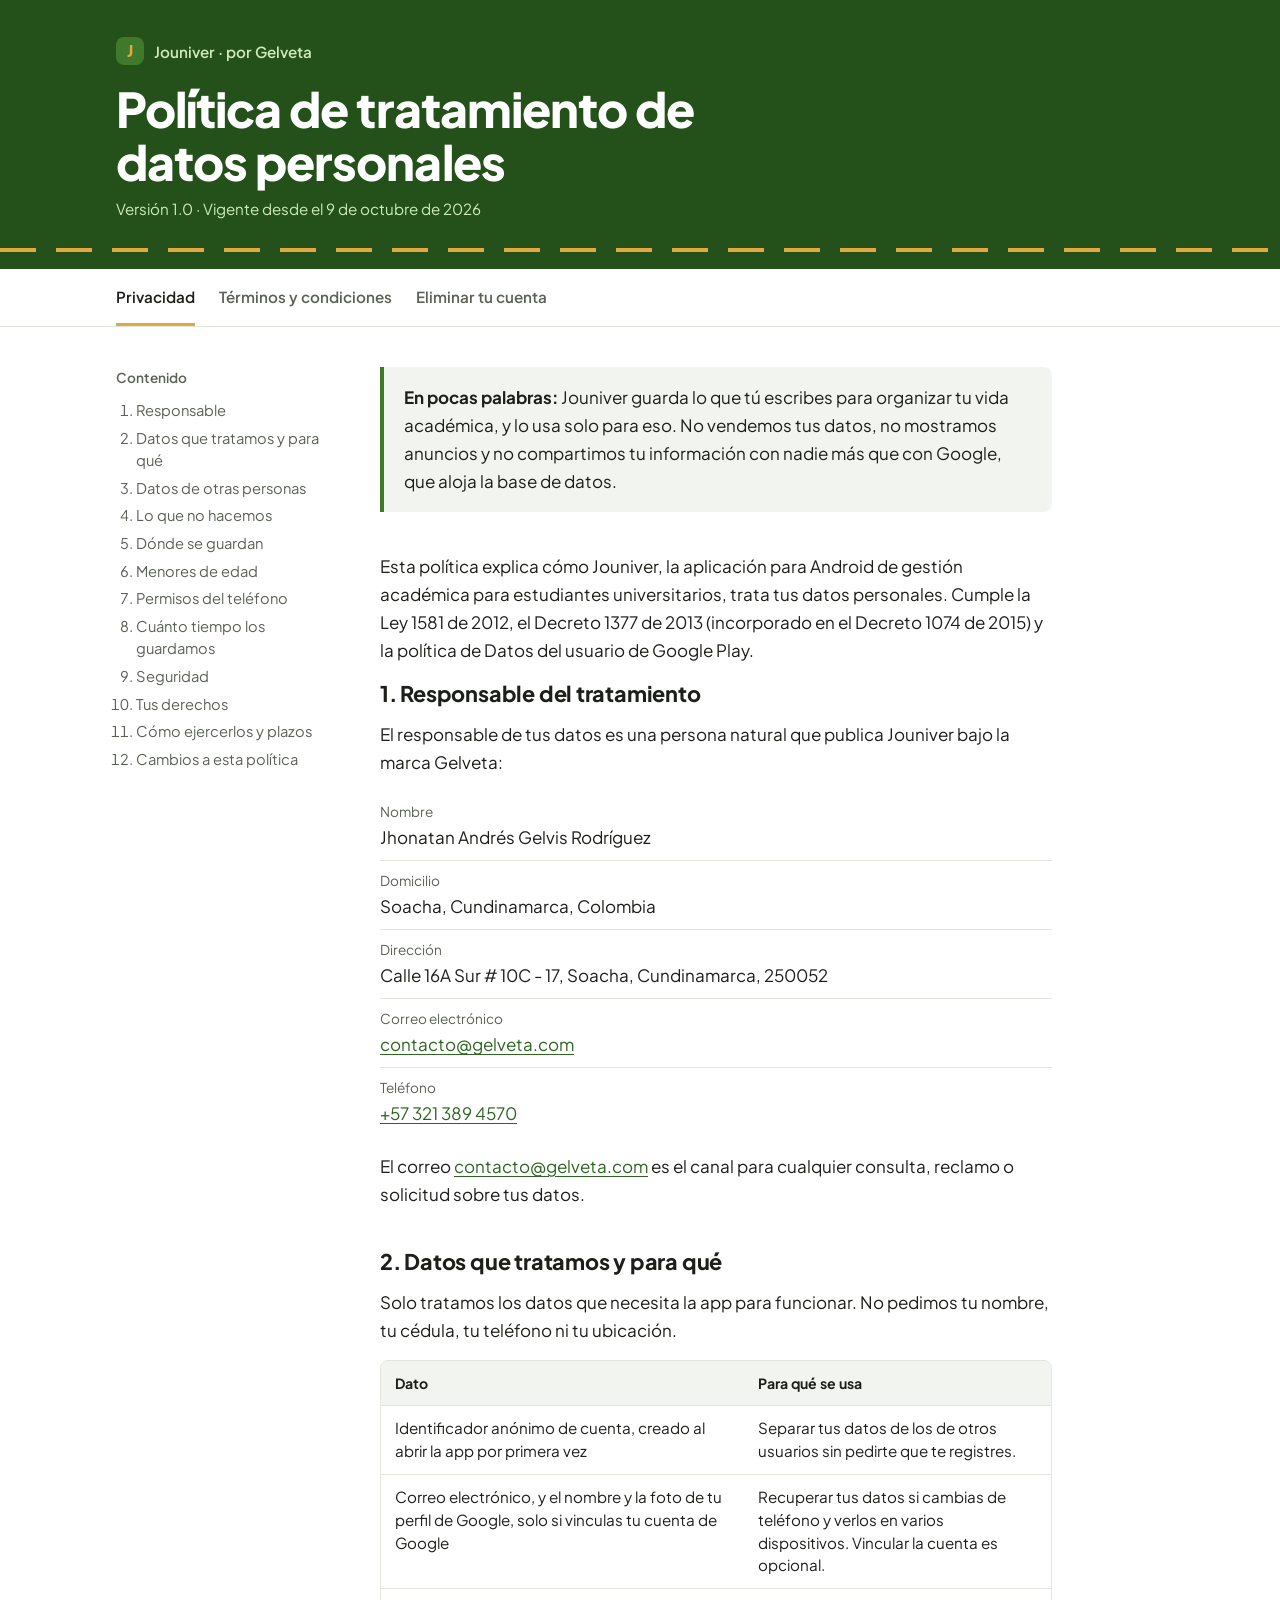
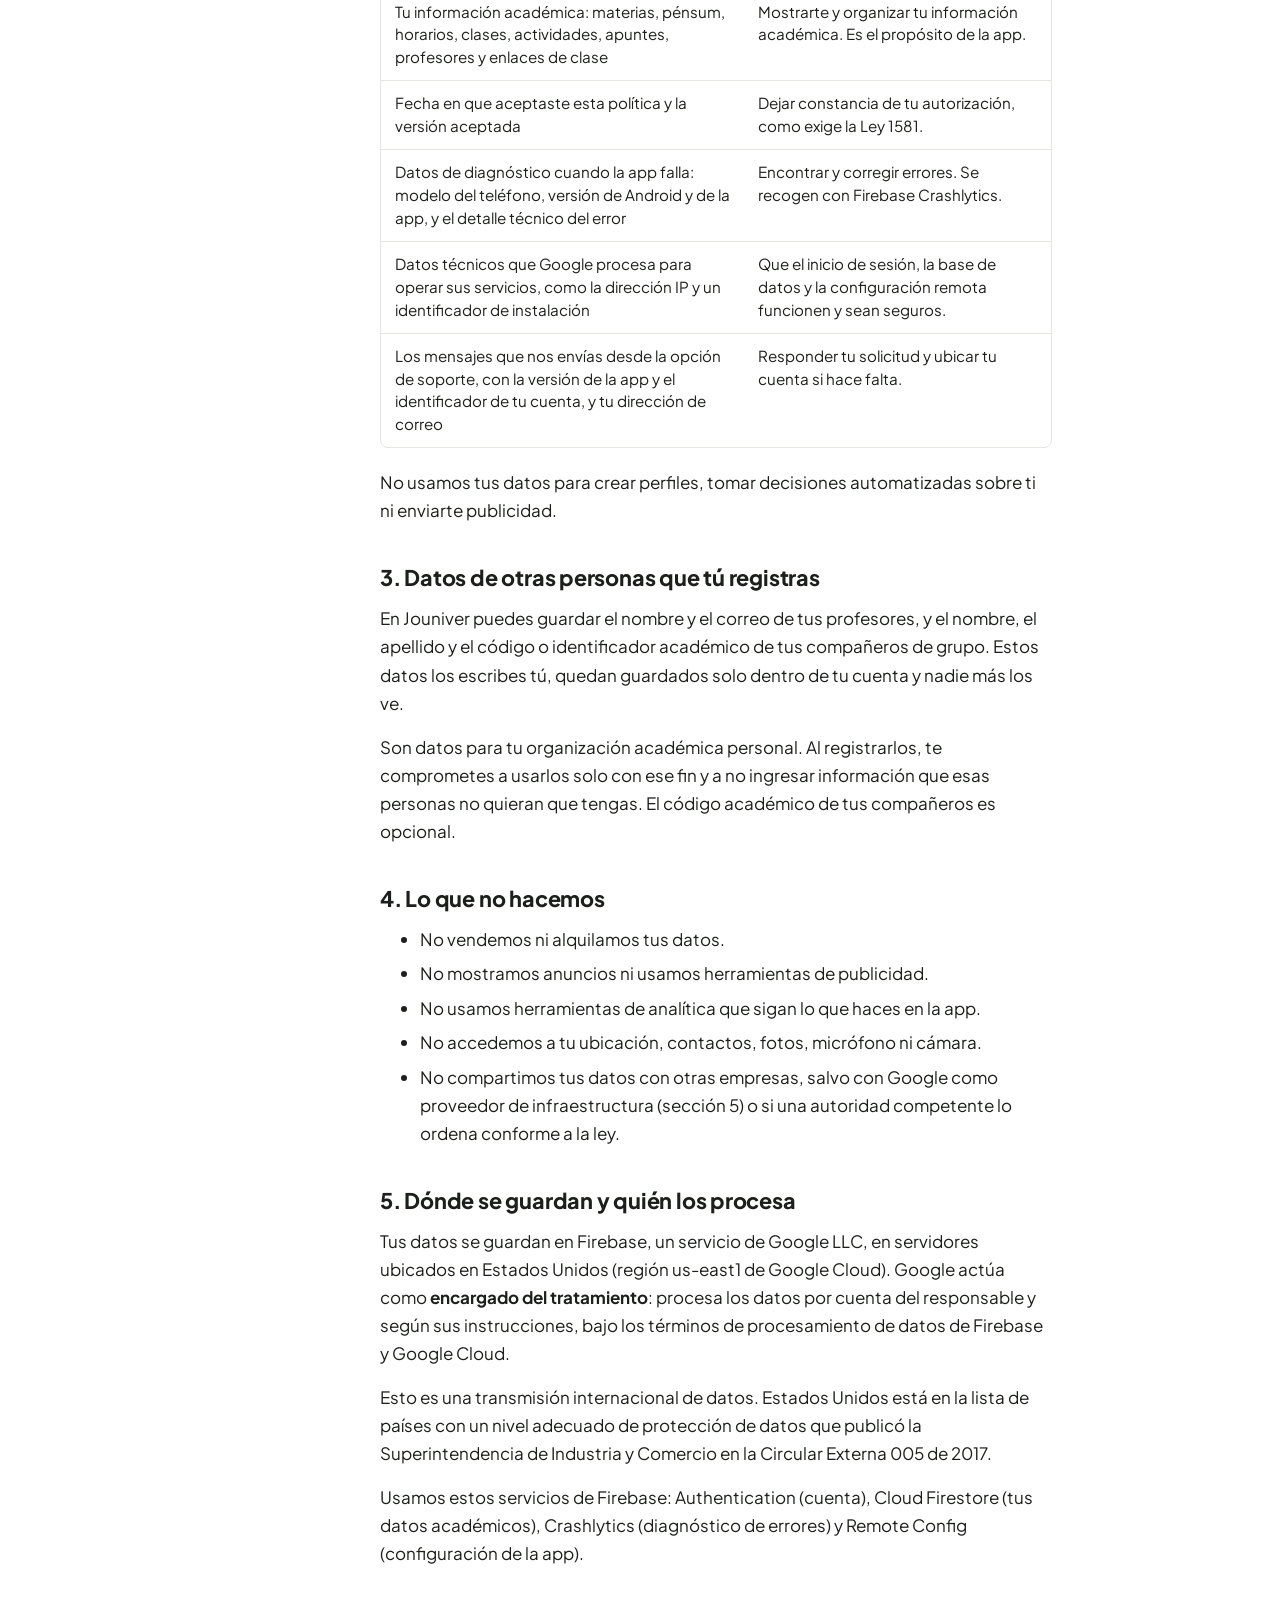
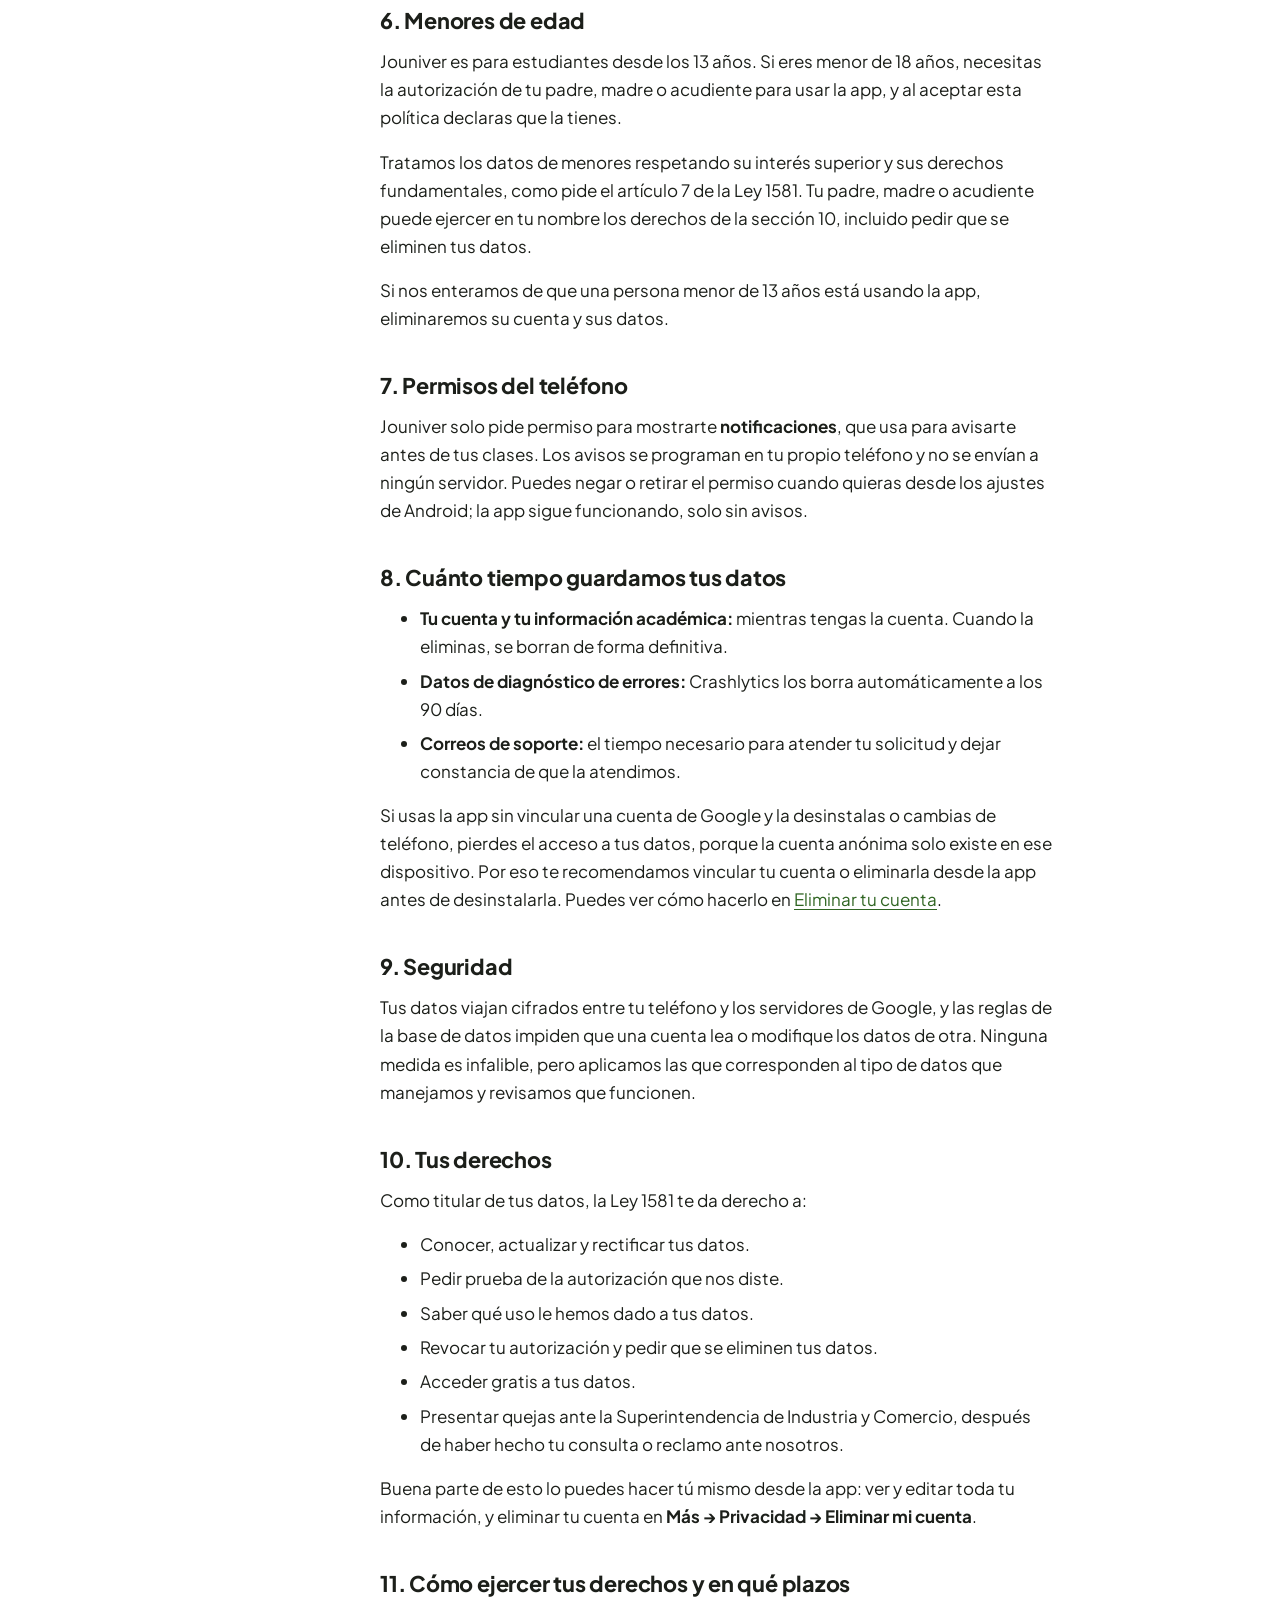
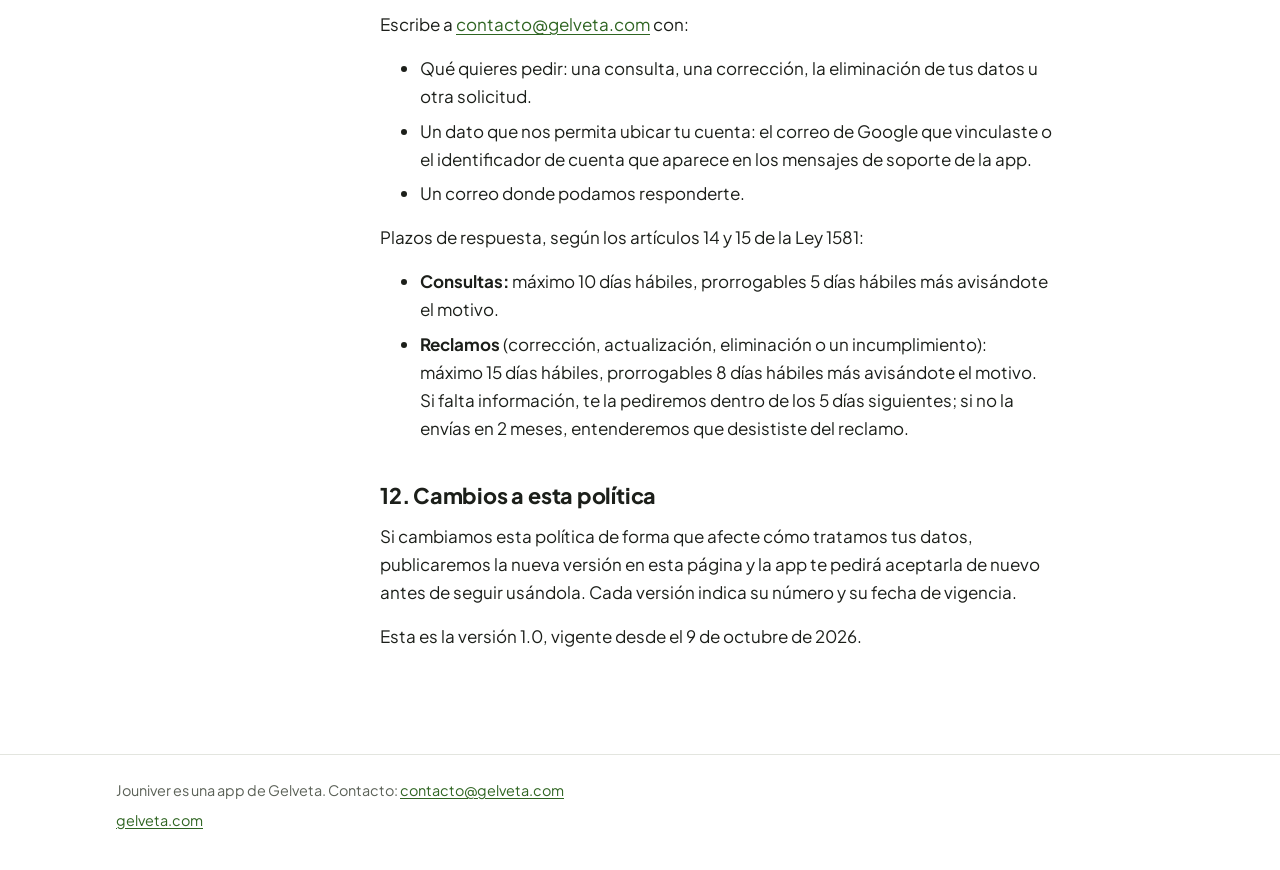
==== jouniver/privacidad/index.html @ abb71559 "paginas" ====
<!DOCTYPE html>
<html lang="es-CO">
<head>
  <meta charset="UTF-8">
  <meta name="viewport" content="width=device-width, initial-scale=1, viewport-fit=cover">
  <title>Política de tratamiento de datos personales · Jouniver</title>
  <meta name="description" content="Cómo Jouniver trata tus datos personales: qué recoge, para qué, dónde se guardan y cómo ejercer tus derechos según la Ley 1581 de 2012.">
  <link rel="preconnect" href="https://fonts.googleapis.com">
  <link rel="preconnect" href="https://fonts.gstatic.com" crossorigin>
  <link href="https://fonts.googleapis.com/css2?family=Plus+Jakarta+Sans:wght@400;600;700;800&display=swap" rel="stylesheet">
  <link rel="stylesheet" href="../legal.css">
</head>
<body>

<header class="cabecera">
  <div class="cabecera-interior">
    <a class="app" href="https://gelveta.com"><span class="app-marca" aria-hidden="true">J</span>Jouniver · por Gelveta</a>
    <h1>Política de tratamiento de datos personales</h1>
    <p class="vigencia">Versión 1.0 · Vigente desde el 9 de octubre de 2026</p>
  </div>
</header>

<nav class="paginas" aria-label="Documentos legales de Jouniver">
  <ul>
    <li><a href="../privacidad/" aria-current="page">Privacidad</a></li>
    <li><a href="../terminos/">Términos y condiciones</a></li>
    <li><a href="../eliminar-cuenta/">Eliminar tu cuenta</a></li>
  </ul>
</nav>

<main class="cuerpo con-indice">
  <aside class="indice" aria-label="Contenido">
    <h2>Contenido</h2>
    <ol>
      <li><a href="#responsable">Responsable</a></li>
      <li><a href="#datos">Datos que tratamos y para qué</a></li>
      <li><a href="#terceros">Datos de otras personas</a></li>
      <li><a href="#no-hacemos">Lo que no hacemos</a></li>
      <li><a href="#donde">Dónde se guardan</a></li>
      <li><a href="#menores">Menores de edad</a></li>
      <li><a href="#permisos">Permisos del teléfono</a></li>
      <li><a href="#conservacion">Cuánto tiempo los guardamos</a></li>
      <li><a href="#seguridad">Seguridad</a></li>
      <li><a href="#derechos">Tus derechos</a></li>
      <li><a href="#ejercer">Cómo ejercerlos y plazos</a></li>
      <li><a href="#cambios">Cambios a esta política</a></li>
    </ol>
  </aside>

  <article>
    <div class="resumen">
      <p><strong>En pocas palabras:</strong> Jouniver guarda lo que tú escribes para organizar tu vida académica, y lo usa solo para eso. No vendemos tus datos, no mostramos anuncios y no compartimos tu información con nadie más que con Google, que aloja la base de datos.</p>
    </div>

    <p>Esta política explica cómo Jouniver, la aplicación para Android de gestión académica para estudiantes universitarios, trata tus datos personales. Cumple la Ley 1581 de 2012, el Decreto 1377 de 2013 (incorporado en el Decreto 1074 de 2015) y la política de Datos del usuario de Google Play.</p>

    <section id="responsable">
      <h2>1. Responsable del tratamiento</h2>
      <p>El responsable de tus datos es una persona natural que publica Jouniver bajo la marca Gelveta:</p>
      <ul class="ficha">
        <li><span>Nombre</span>Jhonatan Andrés Gelvis Rodríguez</li>
        <li><span>Domicilio</span>Soacha, Cundinamarca, Colombia</li>
        <li><span>Dirección</span>Calle 16A Sur # 10C - 17, Soacha, Cundinamarca, 250052</li>
        <li><span>Correo electrónico</span><a href="mailto:contacto@gelveta.com">contacto@gelveta.com</a></li>
        <li><span>Teléfono</span><a href="tel:+573213894570">+57 321 389 4570</a></li>
      </ul>
      <p>El correo <a href="mailto:contacto@gelveta.com">contacto@gelveta.com</a> es el canal para cualquier consulta, reclamo o solicitud sobre tus datos.</p>
    </section>

    <section id="datos">
      <h2>2. Datos que tratamos y para qué</h2>
      <p>Solo tratamos los datos que necesita la app para funcionar. No pedimos tu nombre, tu cédula, tu teléfono ni tu ubicación.</p>
      <div class="tabla">
        <table>
          <thead>
            <tr><th scope="col">Dato</th><th scope="col">Para qué se usa</th></tr>
          </thead>
          <tbody>
            <tr><td>Identificador anónimo de cuenta, creado al abrir la app por primera vez</td><td>Separar tus datos de los de otros usuarios sin pedirte que te registres.</td></tr>
            <tr><td>Correo electrónico, y el nombre y la foto de tu perfil de Google, solo si vinculas tu cuenta de Google</td><td>Recuperar tus datos si cambias de teléfono y verlos en varios dispositivos. Vincular la cuenta es opcional.</td></tr>
            <tr><td>Tu información académica: materias, pénsum, horarios, clases, actividades, apuntes, profesores y enlaces de clase</td><td>Mostrarte y organizar tu información académica. Es el propósito de la app.</td></tr>
            <tr><td>Fecha en que aceptaste esta política y la versión aceptada</td><td>Dejar constancia de tu autorización, como exige la Ley 1581.</td></tr>
            <tr><td>Datos de diagnóstico cuando la app falla: modelo del teléfono, versión de Android y de la app, y el detalle técnico del error</td><td>Encontrar y corregir errores. Se recogen con Firebase Crashlytics.</td></tr>
            <tr><td>Datos técnicos que Google procesa para operar sus servicios, como la dirección IP y un identificador de instalación</td><td>Que el inicio de sesión, la base de datos y la configuración remota funcionen y sean seguros.</td></tr>
            <tr><td>Los mensajes que nos envías desde la opción de soporte, con la versión de la app y el identificador de tu cuenta, y tu dirección de correo</td><td>Responder tu solicitud y ubicar tu cuenta si hace falta.</td></tr>
          </tbody>
        </table>
      </div>
      <p>No usamos tus datos para crear perfiles, tomar decisiones automatizadas sobre ti ni enviarte publicidad.</p>
    </section>

    <section id="terceros">
      <h2>3. Datos de otras personas que tú registras</h2>
      <p>En Jouniver puedes guardar el nombre y el correo de tus profesores, y el nombre, el apellido y el código o identificador académico de tus compañeros de grupo. Estos datos los escribes tú, quedan guardados solo dentro de tu cuenta y nadie más los ve.</p>
      <p>Son datos para tu organización académica personal. Al registrarlos, te comprometes a usarlos solo con ese fin y a no ingresar información que esas personas no quieran que tengas. El código académico de tus compañeros es opcional.</p>
    </section>

    <section id="no-hacemos">
      <h2>4. Lo que no hacemos</h2>
      <ul>
        <li>No vendemos ni alquilamos tus datos.</li>
        <li>No mostramos anuncios ni usamos herramientas de publicidad.</li>
        <li>No usamos herramientas de analítica que sigan lo que haces en la app.</li>
        <li>No accedemos a tu ubicación, contactos, fotos, micrófono ni cámara.</li>
        <li>No compartimos tus datos con otras empresas, salvo con Google como proveedor de infraestructura (sección 5) o si una autoridad competente lo ordena conforme a la ley.</li>
      </ul>
    </section>

    <section id="donde">
      <h2>5. Dónde se guardan y quién los procesa</h2>
      <p>Tus datos se guardan en Firebase, un servicio de Google LLC, en servidores ubicados en Estados Unidos (región us-east1 de Google Cloud). Google actúa como <strong>encargado del tratamiento</strong>: procesa los datos por cuenta del responsable y según sus instrucciones, bajo los términos de procesamiento de datos de Firebase y Google Cloud.</p>
      <p>Esto es una transmisión internacional de datos. Estados Unidos está en la lista de países con un nivel adecuado de protección de datos que publicó la Superintendencia de Industria y Comercio en la Circular Externa 005 de 2017.</p>
      <p>Usamos estos servicios de Firebase: Authentication (cuenta), Cloud Firestore (tus datos académicos), Crashlytics (diagnóstico de errores) y Remote Config (configuración de la app).</p>
    </section>

    <section id="menores">
      <h2>6. Menores de edad</h2>
      <p>Jouniver es para estudiantes desde los 13 años. Si eres menor de 18 años, necesitas la autorización de tu padre, madre o acudiente para usar la app, y al aceptar esta política declaras que la tienes.</p>
      <p>Tratamos los datos de menores respetando su interés superior y sus derechos fundamentales, como pide el artículo 7 de la Ley 1581. Tu padre, madre o acudiente puede ejercer en tu nombre los derechos de la sección 10, incluido pedir que se eliminen tus datos.</p>
      <p>Si nos enteramos de que una persona menor de 13 años está usando la app, eliminaremos su cuenta y sus datos.</p>
    </section>

    <section id="permisos">
      <h2>7. Permisos del teléfono</h2>
      <p>Jouniver solo pide permiso para mostrarte <strong>notificaciones</strong>, que usa para avisarte antes de tus clases. Los avisos se programan en tu propio teléfono y no se envían a ningún servidor. Puedes negar o retirar el permiso cuando quieras desde los ajustes de Android; la app sigue funcionando, solo sin avisos.</p>
    </section>

    <section id="conservacion">
      <h2>8. Cuánto tiempo guardamos tus datos</h2>
      <ul>
        <li><strong>Tu cuenta y tu información académica:</strong> mientras tengas la cuenta. Cuando la eliminas, se borran de forma definitiva.</li>
        <li><strong>Datos de diagnóstico de errores:</strong> Crashlytics los borra automáticamente a los 90 días.</li>
        <li><strong>Correos de soporte:</strong> el tiempo necesario para atender tu solicitud y dejar constancia de que la atendimos.</li>
      </ul>
      <p>Si usas la app sin vincular una cuenta de Google y la desinstalas o cambias de teléfono, pierdes el acceso a tus datos, porque la cuenta anónima solo existe en ese dispositivo. Por eso te recomendamos vincular tu cuenta o eliminarla desde la app antes de desinstalarla. Puedes ver cómo hacerlo en <a href="../eliminar-cuenta/">Eliminar tu cuenta</a>.</p>
    </section>

    <section id="seguridad">
      <h2>9. Seguridad</h2>
      <p>Tus datos viajan cifrados entre tu teléfono y los servidores de Google, y las reglas de la base de datos impiden que una cuenta lea o modifique los datos de otra. Ninguna medida es infalible, pero aplicamos las que corresponden al tipo de datos que manejamos y revisamos que funcionen.</p>
    </section>

    <section id="derechos">
      <h2>10. Tus derechos</h2>
      <p>Como titular de tus datos, la Ley 1581 te da derecho a:</p>
      <ul>
        <li>Conocer, actualizar y rectificar tus datos.</li>
        <li>Pedir prueba de la autorización que nos diste.</li>
        <li>Saber qué uso le hemos dado a tus datos.</li>
        <li>Revocar tu autorización y pedir que se eliminen tus datos.</li>
        <li>Acceder gratis a tus datos.</li>
        <li>Presentar quejas ante la Superintendencia de Industria y Comercio, después de haber hecho tu consulta o reclamo ante nosotros.</li>
      </ul>
      <p>Buena parte de esto lo puedes hacer tú mismo desde la app: ver y editar toda tu información, y eliminar tu cuenta en <strong>Más → Privacidad → Eliminar mi cuenta</strong>.</p>
    </section>

    <section id="ejercer">
      <h2>11. Cómo ejercer tus derechos y en qué plazos</h2>
      <p>Escribe a <a href="mailto:contacto@gelveta.com">contacto@gelveta.com</a> con:</p>
      <ul>
        <li>Qué quieres pedir: una consulta, una corrección, la eliminación de tus datos u otra solicitud.</li>
        <li>Un dato que nos permita ubicar tu cuenta: el correo de Google que vinculaste o el identificador de cuenta que aparece en los mensajes de soporte de la app.</li>
        <li>Un correo donde podamos responderte.</li>
      </ul>
      <p>Plazos de respuesta, según los artículos 14 y 15 de la Ley 1581:</p>
      <ul>
        <li><strong>Consultas:</strong> máximo 10 días hábiles, prorrogables 5 días hábiles más avisándote el motivo.</li>
        <li><strong>Reclamos</strong> (corrección, actualización, eliminación o un incumplimiento): máximo 15 días hábiles, prorrogables 8 días hábiles más avisándote el motivo. Si falta información, te la pediremos dentro de los 5 días siguientes; si no la envías en 2 meses, entenderemos que desististe del reclamo.</li>
      </ul>
    </section>

    <section id="cambios">
      <h2>12. Cambios a esta política</h2>
      <p>Si cambiamos esta política de forma que afecte cómo tratamos tus datos, publicaremos la nueva versión en esta página y la app te pedirá aceptarla de nuevo antes de seguir usándola. Cada versión indica su número y su fecha de vigencia.</p>
      <p>Esta es la versión 1.0, vigente desde el 9 de octubre de 2026.</p>
    </section>
  </article>
</main>

<footer class="pie">
  <div>
    <p>Jouniver es una app de Gelveta. Contacto: <a href="mailto:contacto@gelveta.com">contacto@gelveta.com</a></p>
    <p><a href="https://gelveta.com">gelveta.com</a></p>
  </div>
</footer>

</body>
</html>
---- jouniver/legal.css ----
/* Páginas legales de Jouniver — gelveta.com/jouniver/
   Colores del tema de Jouniver (claude_tema-jouniver.md). */
:root {
  --forest: #3F7A2C;
  --forest-deep: #24501A;
  --gold: #E0A83E;
  --gold-text: #7A5410;
  --bg: #FFFFFF;
  --text: #1C1F1A;
  --muted: #5B6157;
  --rule: #E3E5DF;
  --soft: #F2F5EF;
  --link: #2F6522;
  --header-text: #FFFFFF;
  box-sizing: border-box;
  padding-top: env(safe-area-inset-top, 0px);
  padding-bottom: env(safe-area-inset-bottom, 0px);
}
@media (prefers-color-scheme: dark) {
  :root {
    --bg: #121410;
    --text: #E3E3DC;
    --muted: #A5AB9F;
    --rule: #2C3029;
    --soft: #1A1D17;
    --link: #8FCB6B;
    --gold-text: #E0A83E;
  }
}
*, *::before, *::after { box-sizing: inherit; }
html { scroll-padding-top: 1.5rem; -webkit-text-size-adjust: 100%; }
body {
  margin: 0;
  background: var(--bg);
  color: var(--text);
  font-family: "Plus Jakarta Sans", system-ui, -apple-system, "Segoe UI", Roboto, sans-serif;
  font-size: 1.0625rem;
  line-height: 1.65;
}

/* Cabecera: el bosque con la veta dorada, como el icono */
.cabecera {
  background: var(--forest-deep);
  color: var(--header-text);
  position: relative;
  padding: 2.25rem 0 3rem;
}
.cabecera::after {
  content: "";
  position: absolute;
  left: 0; right: 0; bottom: 1.1rem;
  height: 4px;
  background: repeating-linear-gradient(90deg, var(--gold) 0 2.25rem, transparent 2.25rem 3.5rem);
}
.cabecera-interior { max-width: 68rem; margin: 0 auto; padding: 0 1.25rem; }
.app {
  display: inline-flex; align-items: center; gap: .6rem;
  color: #CDEBB8; text-decoration: none; font-weight: 600; font-size: .95rem;
}
.app:hover { color: #FFFFFF; }
.app-marca {
  width: 1.75rem; height: 1.75rem; border-radius: .5rem;
  background: var(--forest); display: grid; place-items: center;
  color: var(--gold); font-weight: 800; font-size: 1rem;
}
.cabecera h1 {
  margin: 1.1rem 0 .5rem;
  font-size: clamp(2rem, 5vw, 3rem);
  line-height: 1.1; font-weight: 800; letter-spacing: -0.02em;
  max-width: 20ch;
}
.vigencia { margin: 0; color: #CDEBB8; font-size: .95rem; }

/* Navegación entre las tres páginas */
.paginas {
  border-bottom: 1px solid var(--rule);
  overflow-x: auto;
}
.paginas ul {
  display: flex; gap: 1.5rem; list-style: none;
  margin: 0 auto; padding: 0 1.25rem; max-width: 68rem;
}
.paginas a {
  display: block; padding: .9rem 0; white-space: nowrap;
  color: var(--muted); text-decoration: none; font-size: .95rem; font-weight: 600;
  border-bottom: 3px solid transparent;
}
.paginas a:hover { color: var(--text); }
.paginas a[aria-current="page"] { color: var(--text); border-bottom-color: var(--gold); }

/* Cuerpo: índice a la izquierda en pantallas anchas */
.cuerpo {
  max-width: 68rem; margin: 0 auto; padding: 2.5rem 1.25rem 4rem;
  display: grid; gap: 2.5rem;
}
@media (min-width: 60rem) {
  .cuerpo.con-indice { grid-template-columns: 14rem minmax(0, 1fr); }
  .indice { position: sticky; top: 1.5rem; align-self: start; }
}
.indice h2 {
  font-size: .85rem; color: var(--muted); font-weight: 600; margin: 0 0 .6rem;
}
.indice ol { margin: 0; padding-left: 1.25rem; font-size: .92rem; line-height: 1.5; }
.indice li { margin-bottom: .35rem; color: var(--muted); }
.indice a { color: var(--muted); text-decoration: none; }
.indice a:hover { color: var(--link); text-decoration: underline; }

article { max-width: 42rem; }
.resumen {
  background: var(--soft); border-left: 4px solid var(--forest);
  padding: 1rem 1.25rem; border-radius: 0 .5rem .5rem 0; margin: 0 0 2.5rem;
}
.resumen p { margin: 0; }
article section { margin-bottom: 2.5rem; }
article h2 {
  font-size: 1.35rem; line-height: 1.3; font-weight: 750;
  margin: 0 0 .75rem; letter-spacing: -0.01em;
}
article h3 { font-size: 1.05rem; margin: 1.5rem 0 .5rem; }
article p, article ul, article ol { margin: 0 0 1rem; }
article li { margin-bottom: .4rem; }
a { color: var(--link); text-underline-offset: .15em; }
a:focus-visible, button:focus-visible {
  outline: 3px solid var(--gold); outline-offset: 2px; border-radius: 2px;
}
strong { font-weight: 700; }

.tabla { overflow-x: auto; margin: 0 0 1.25rem; border: 1px solid var(--rule); border-radius: .5rem; }
table { border-collapse: collapse; width: 100%; font-size: .95rem; line-height: 1.5; }
th, td { text-align: left; vertical-align: top; padding: .7rem .85rem; border-bottom: 1px solid var(--rule); }
th { background: var(--soft); font-weight: 700; font-size: .88rem; }
tr:last-child td { border-bottom: 0; }

.ficha { list-style: none; padding: 0; margin: 0 0 1rem; }
.ficha li { padding: .55rem 0; border-bottom: 1px solid var(--rule); margin: 0; }
.ficha li:last-child { border-bottom: 0; }
.ficha span { display: block; font-size: .85rem; color: var(--muted); }

.pasos { counter-reset: paso; list-style: none; padding: 0; }
.pasos li {
  counter-increment: paso; position: relative;
  padding: 0 0 1rem 2.75rem; margin: 0;
}
.pasos li::before {
  content: counter(paso);
  position: absolute; left: 0; top: .05rem;
  width: 1.85rem; height: 1.85rem; border-radius: 50%;
  background: var(--forest); color: #FFFFFF;
  display: grid; place-items: center; font-weight: 700; font-size: .9rem;
}
.boton {
  display: inline-block; background: var(--forest); color: #FFFFFF;
  text-decoration: none; font-weight: 700; padding: .75rem 1.25rem; border-radius: .6rem;
}
.boton:hover { background: var(--forest-deep); }
.nota { color: var(--muted); font-size: .95rem; }

.pie {
  border-top: 1px solid var(--rule); color: var(--muted); font-size: .9rem;
}
.pie div { max-width: 68rem; margin: 0 auto; padding: 1.5rem 1.25rem 2rem; }
.pie p { margin: 0 0 .35rem; }

@media print {
  .cabecera { background: none; color: #000; padding: 0 0 1rem; }
  .cabecera::after, .paginas, .indice { display: none; }
  .app, .vigencia { color: #000; }
  .cuerpo { display: block; padding: 0; }
}
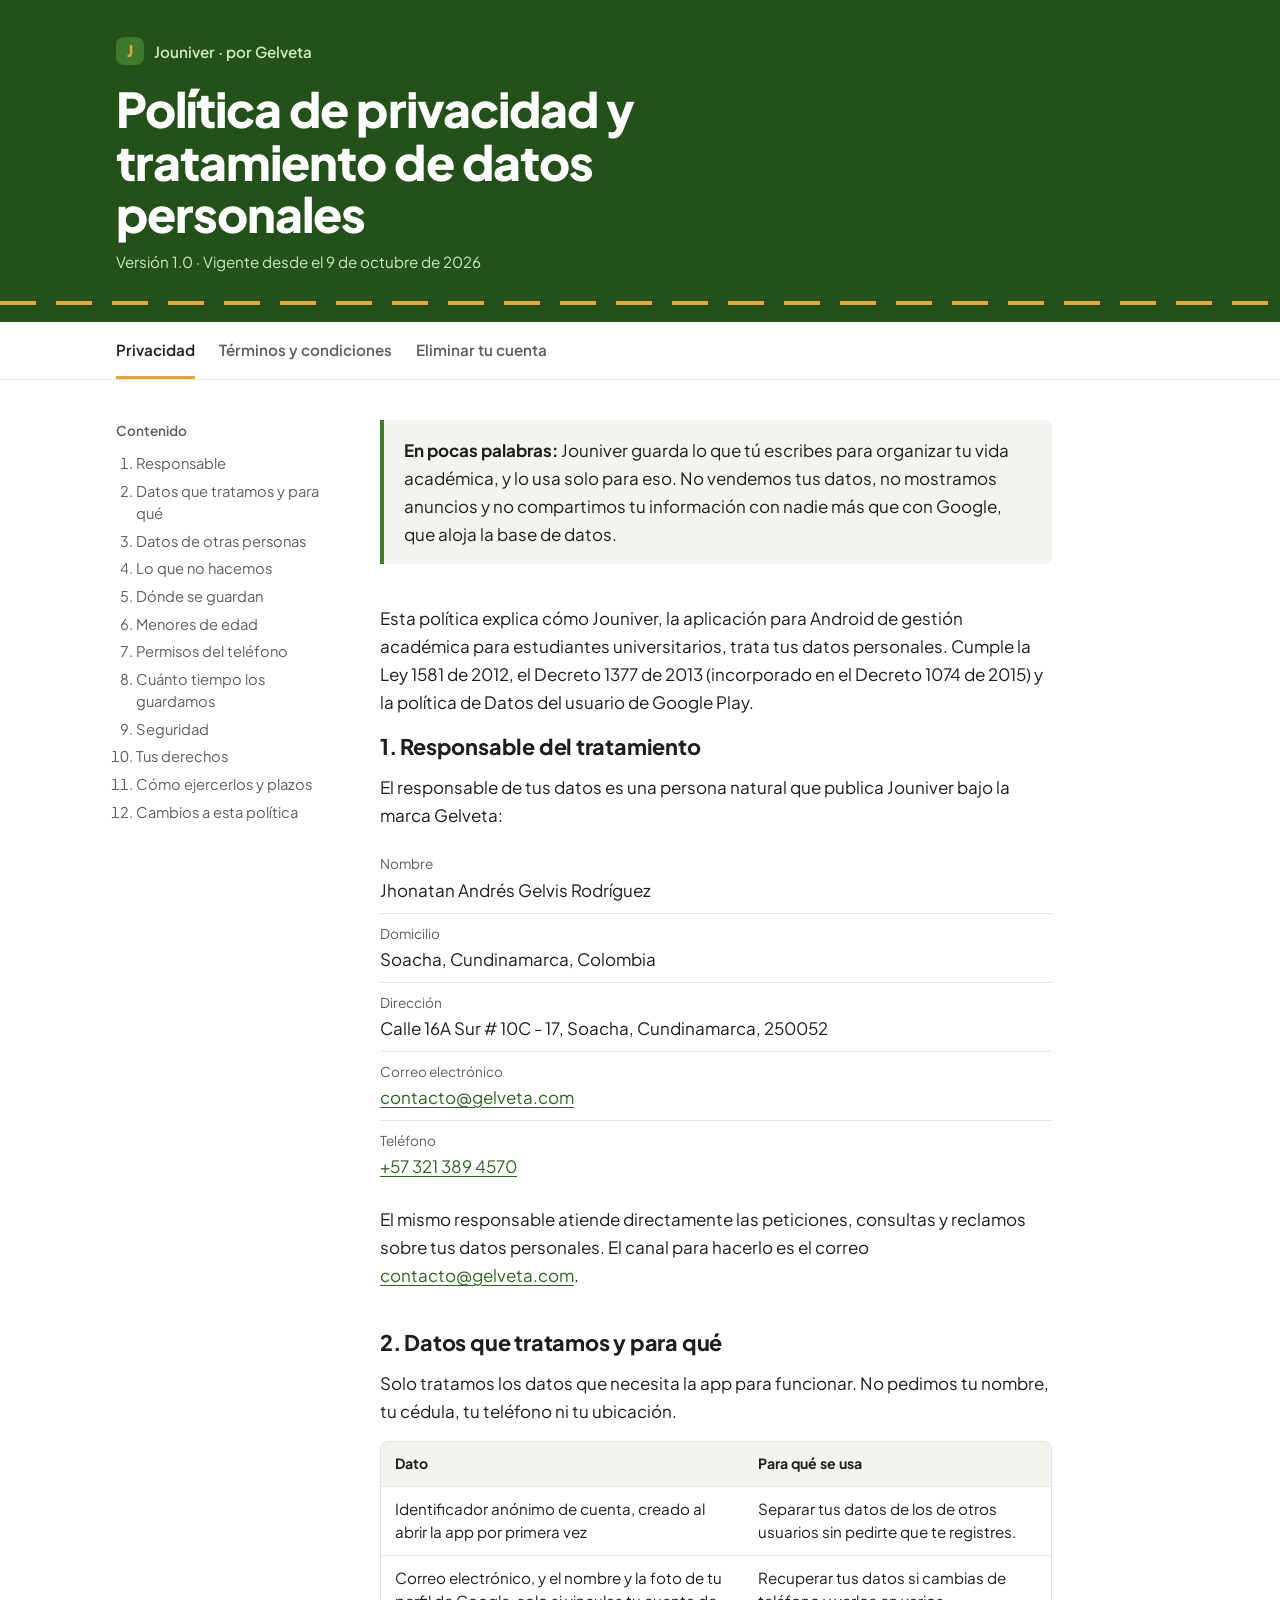
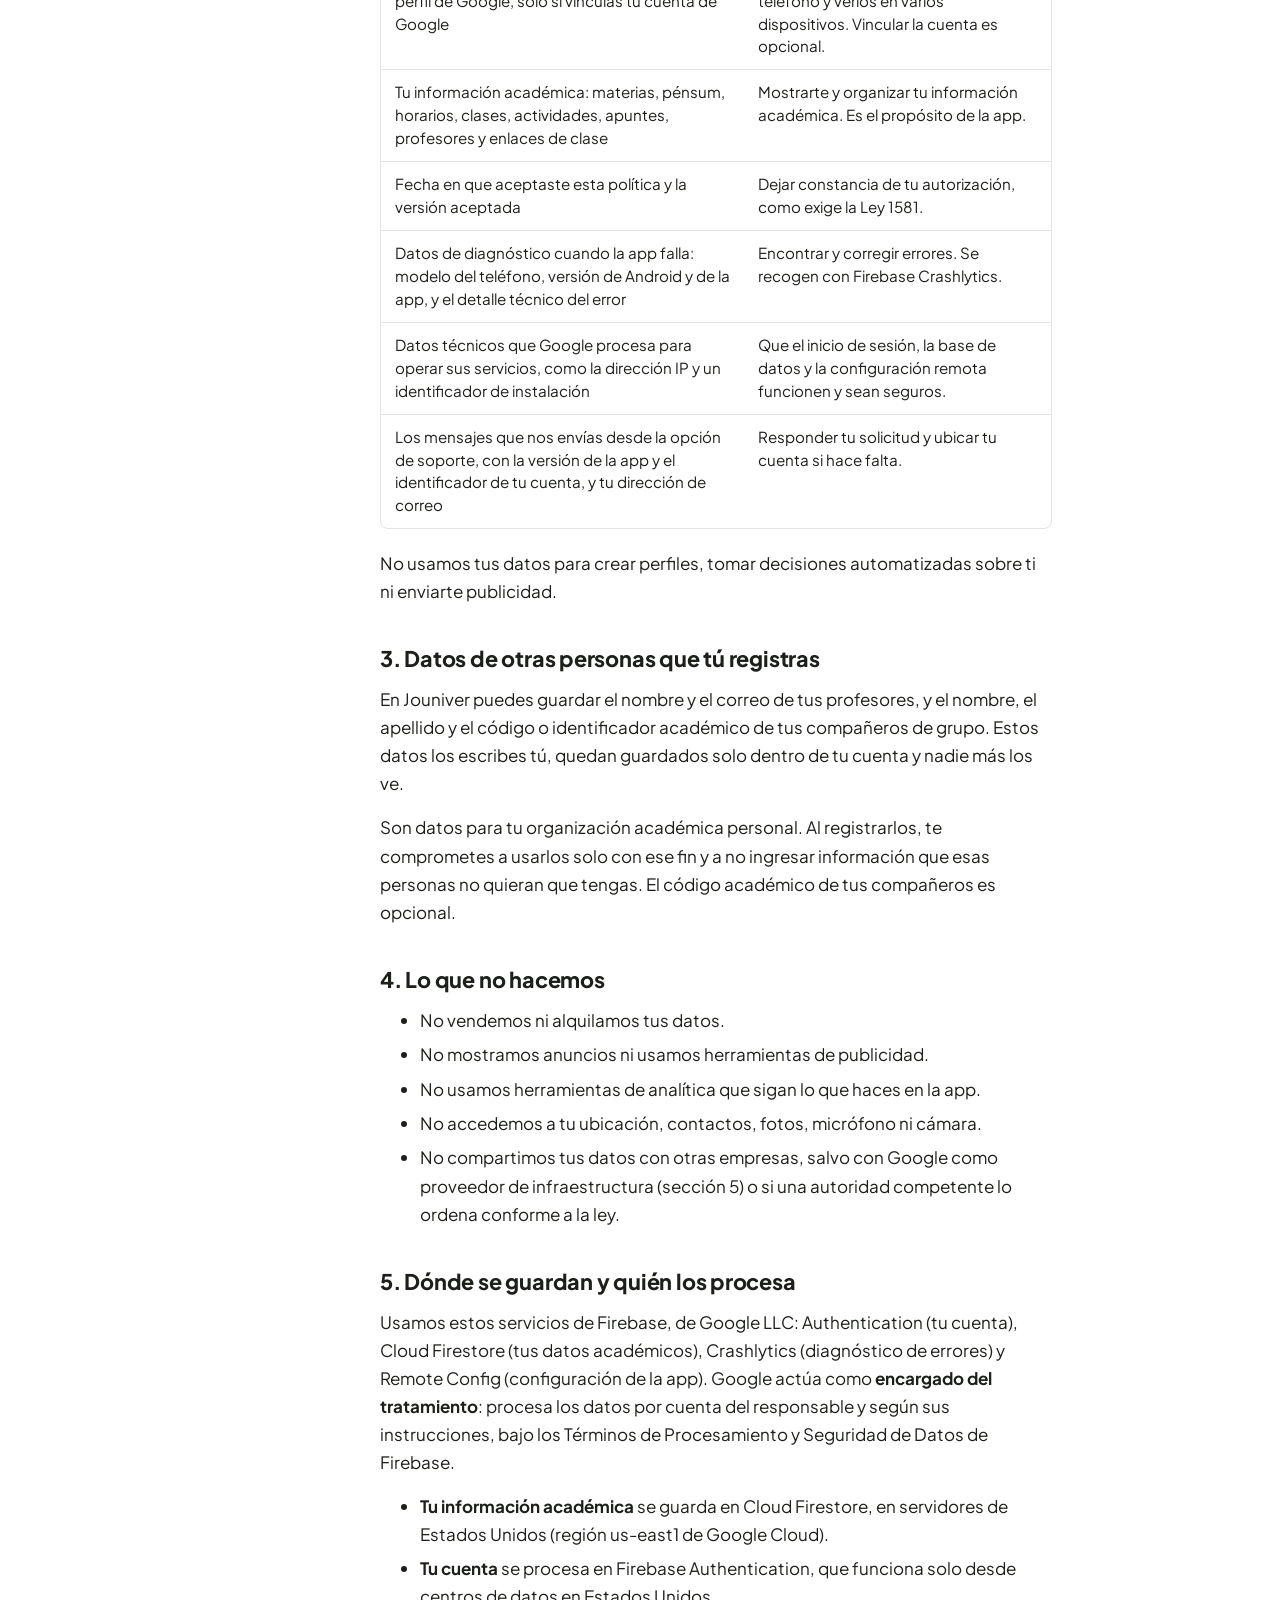
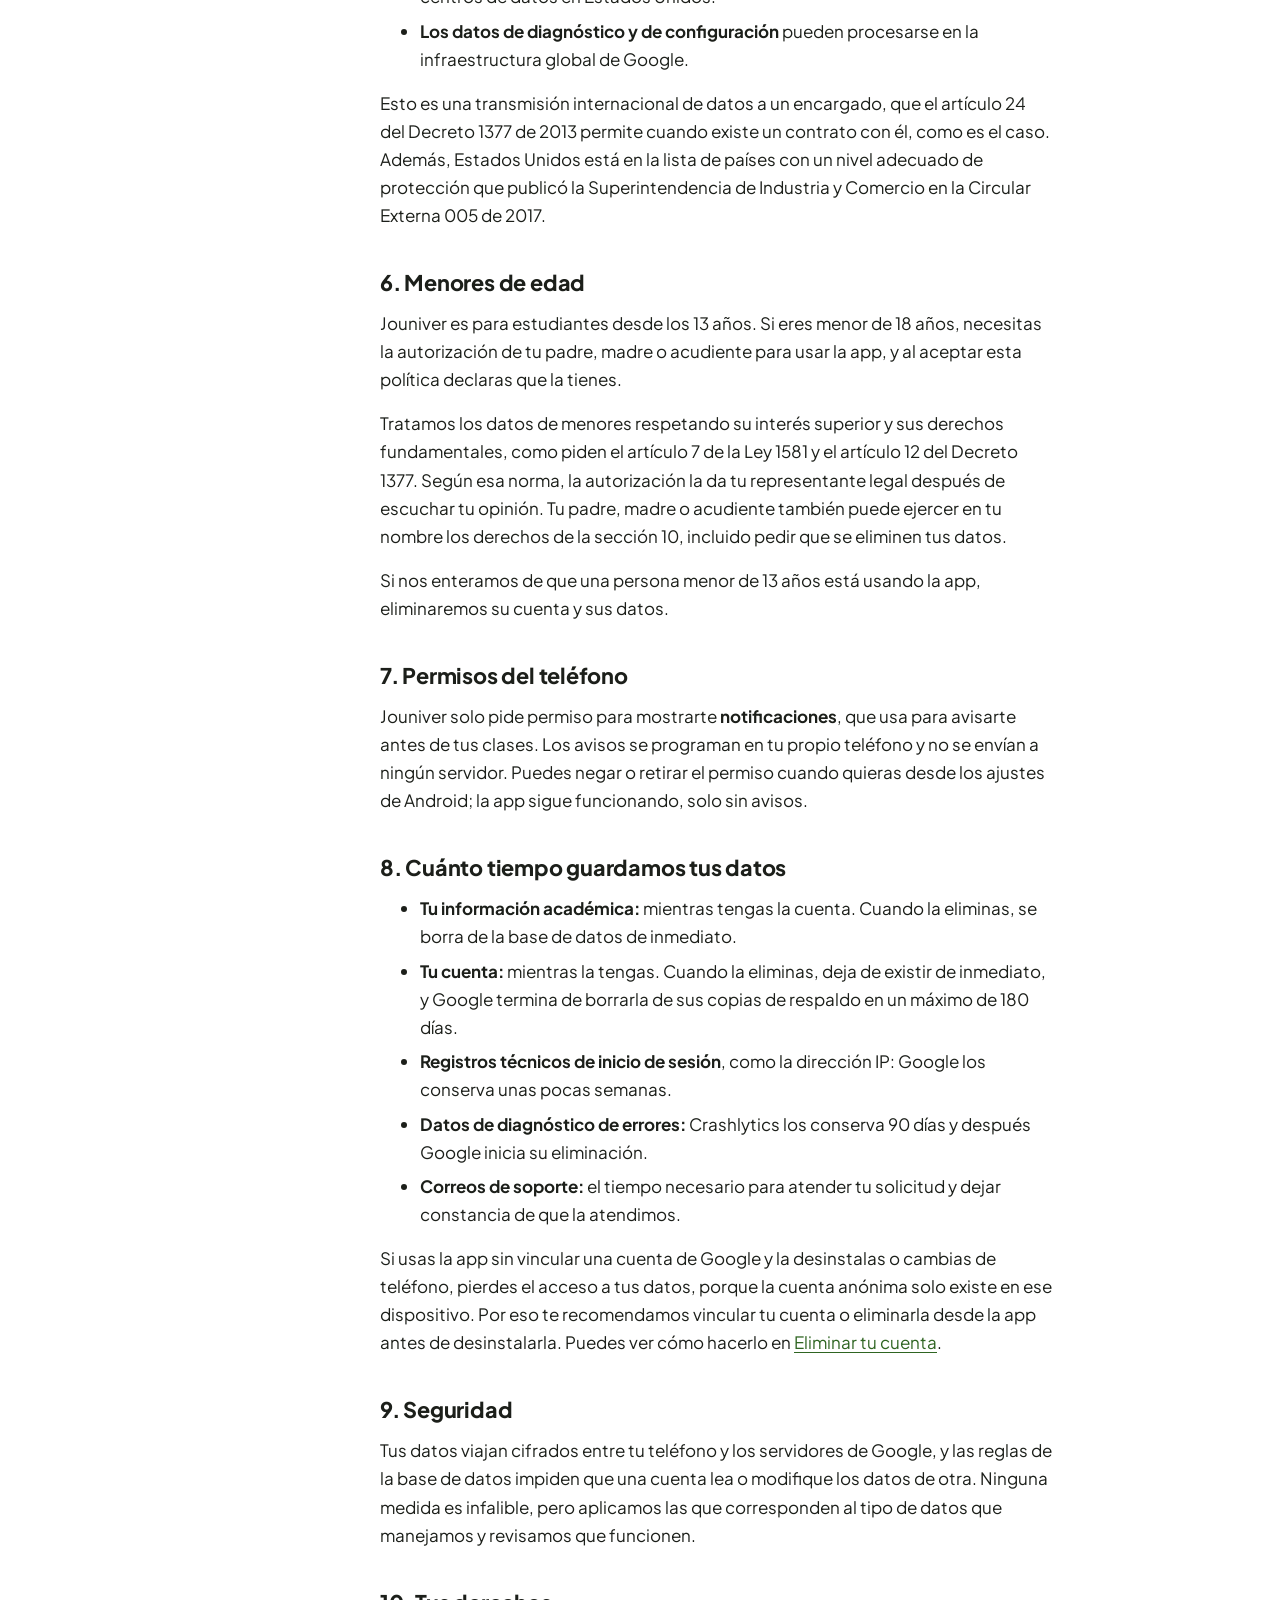
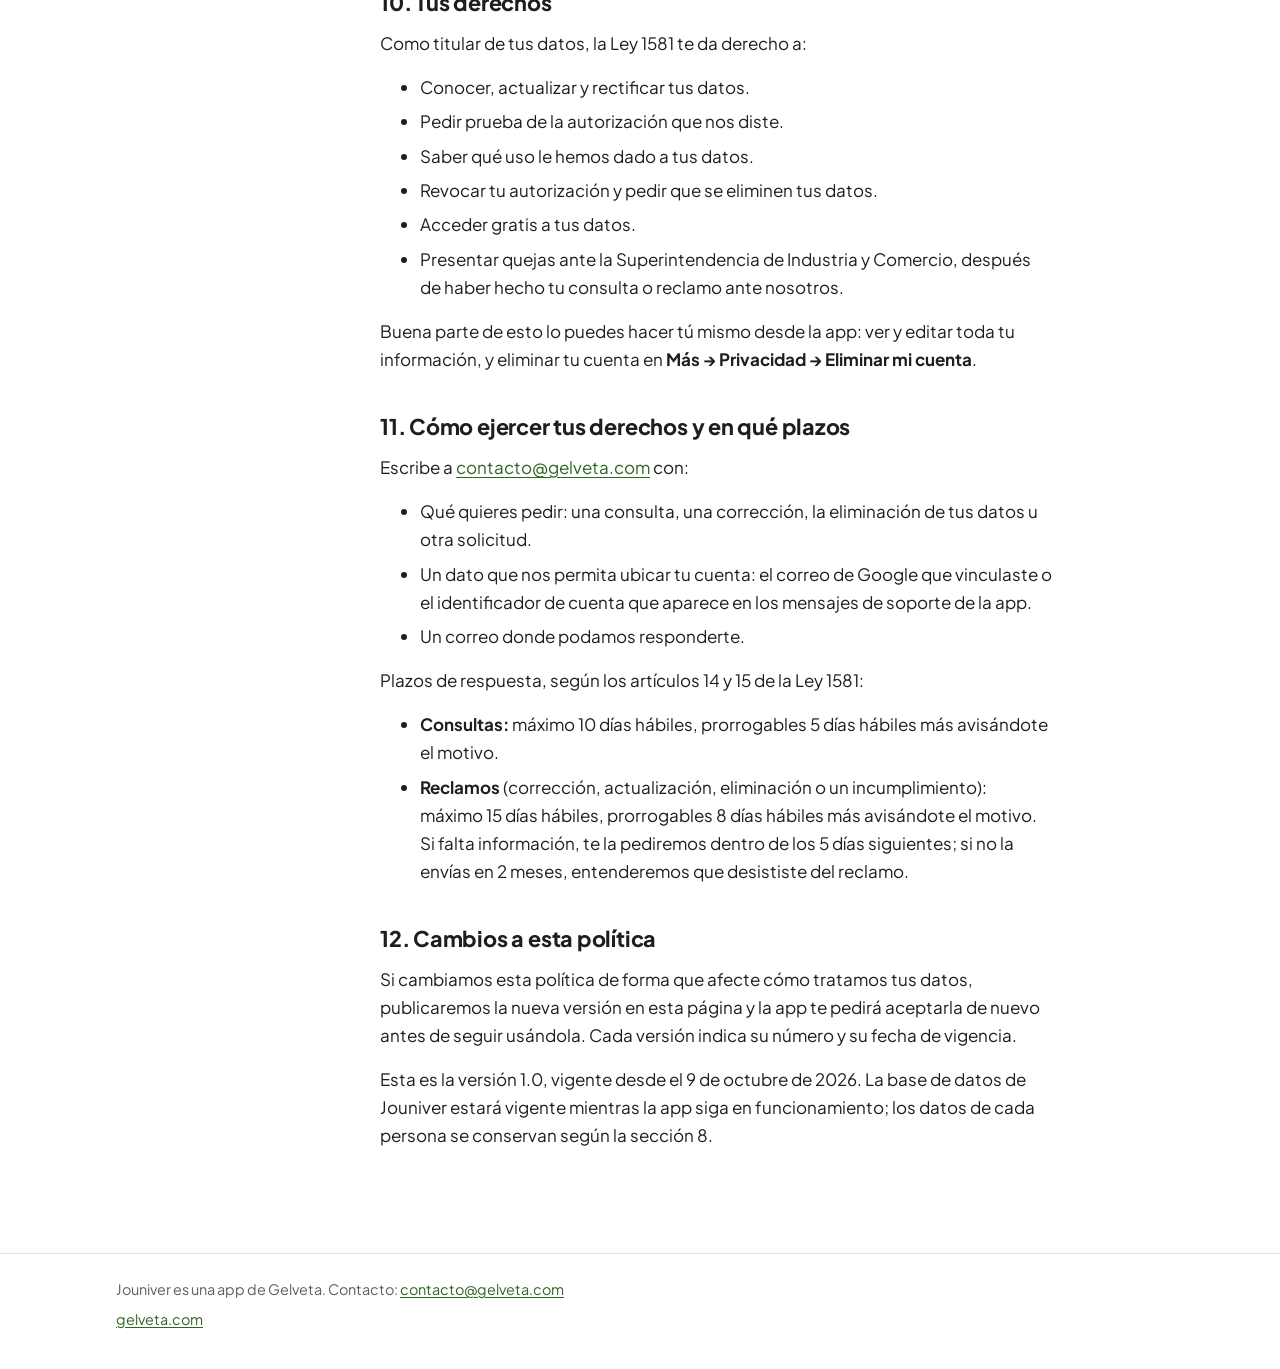
==== commit e5d4818c: "ajsute leyes" ====
--- a/jouniver/privacidad/index.html
+++ b/jouniver/privacidad/index.html
@@ -3,7 +3,7 @@
 <head>
   <meta charset="UTF-8">
   <meta name="viewport" content="width=device-width, initial-scale=1, viewport-fit=cover">
-  <title>Política de tratamiento de datos personales · Jouniver</title>
+  <title>Política de privacidad y tratamiento de datos personales · Jouniver</title>
   <meta name="description" content="Cómo Jouniver trata tus datos personales: qué recoge, para qué, dónde se guardan y cómo ejercer tus derechos según la Ley 1581 de 2012.">
   <link rel="preconnect" href="https://fonts.googleapis.com">
   <link rel="preconnect" href="https://fonts.gstatic.com" crossorigin>
@@ -15,7 +15,7 @@
 <header class="cabecera">
   <div class="cabecera-interior">
     <a class="app" href="https://gelveta.com"><span class="app-marca" aria-hidden="true">J</span>Jouniver · por Gelveta</a>
-    <h1>Política de tratamiento de datos personales</h1>
+    <h1>Política de privacidad y tratamiento de datos personales</h1>
     <p class="vigencia">Versión 1.0 · Vigente desde el 9 de octubre de 2026</p>
   </div>
 </header>
@@ -64,7 +64,7 @@
         <li><span>Correo electrónico</span><a href="mailto:contacto@gelveta.com">contacto@gelveta.com</a></li>
         <li><span>Teléfono</span><a href="tel:+573213894570">+57 321 389 4570</a></li>
       </ul>
-      <p>El correo <a href="mailto:contacto@gelveta.com">contacto@gelveta.com</a> es el canal para cualquier consulta, reclamo o solicitud sobre tus datos.</p>
+      <p>El mismo responsable atiende directamente las peticiones, consultas y reclamos sobre tus datos personales. El canal para hacerlo es el correo <a href="mailto:contacto@gelveta.com">contacto@gelveta.com</a>.</p>
     </section>
 
     <section id="datos">
@@ -108,15 +108,19 @@
 
     <section id="donde">
       <h2>5. Dónde se guardan y quién los procesa</h2>
-      <p>Tus datos se guardan en Firebase, un servicio de Google LLC, en servidores ubicados en Estados Unidos (región us-east1 de Google Cloud). Google actúa como <strong>encargado del tratamiento</strong>: procesa los datos por cuenta del responsable y según sus instrucciones, bajo los términos de procesamiento de datos de Firebase y Google Cloud.</p>
-      <p>Esto es una transmisión internacional de datos. Estados Unidos está en la lista de países con un nivel adecuado de protección de datos que publicó la Superintendencia de Industria y Comercio en la Circular Externa 005 de 2017.</p>
-      <p>Usamos estos servicios de Firebase: Authentication (cuenta), Cloud Firestore (tus datos académicos), Crashlytics (diagnóstico de errores) y Remote Config (configuración de la app).</p>
+      <p>Usamos estos servicios de Firebase, de Google LLC: Authentication (tu cuenta), Cloud Firestore (tus datos académicos), Crashlytics (diagnóstico de errores) y Remote Config (configuración de la app). Google actúa como <strong>encargado del tratamiento</strong>: procesa los datos por cuenta del responsable y según sus instrucciones, bajo los Términos de Procesamiento y Seguridad de Datos de Firebase.</p>
+      <ul>
+        <li><strong>Tu información académica</strong> se guarda en Cloud Firestore, en servidores de Estados Unidos (región us-east1 de Google Cloud).</li>
+        <li><strong>Tu cuenta</strong> se procesa en Firebase Authentication, que funciona solo desde centros de datos en Estados Unidos.</li>
+        <li><strong>Los datos de diagnóstico y de configuración</strong> pueden procesarse en la infraestructura global de Google.</li>
+      </ul>
+      <p>Esto es una transmisión internacional de datos a un encargado, que el artículo 24 del Decreto 1377 de 2013 permite cuando existe un contrato con él, como es el caso. Además, Estados Unidos está en la lista de países con un nivel adecuado de protección que publicó la Superintendencia de Industria y Comercio en la Circular Externa 005 de 2017.</p>
     </section>
 
     <section id="menores">
       <h2>6. Menores de edad</h2>
       <p>Jouniver es para estudiantes desde los 13 años. Si eres menor de 18 años, necesitas la autorización de tu padre, madre o acudiente para usar la app, y al aceptar esta política declaras que la tienes.</p>
-      <p>Tratamos los datos de menores respetando su interés superior y sus derechos fundamentales, como pide el artículo 7 de la Ley 1581. Tu padre, madre o acudiente puede ejercer en tu nombre los derechos de la sección 10, incluido pedir que se eliminen tus datos.</p>
+      <p>Tratamos los datos de menores respetando su interés superior y sus derechos fundamentales, como piden el artículo 7 de la Ley 1581 y el artículo 12 del Decreto 1377. Según esa norma, la autorización la da tu representante legal después de escuchar tu opinión. Tu padre, madre o acudiente también puede ejercer en tu nombre los derechos de la sección 10, incluido pedir que se eliminen tus datos.</p>
       <p>Si nos enteramos de que una persona menor de 13 años está usando la app, eliminaremos su cuenta y sus datos.</p>
     </section>
 
@@ -128,8 +132,10 @@
     <section id="conservacion">
       <h2>8. Cuánto tiempo guardamos tus datos</h2>
       <ul>
-        <li><strong>Tu cuenta y tu información académica:</strong> mientras tengas la cuenta. Cuando la eliminas, se borran de forma definitiva.</li>
-        <li><strong>Datos de diagnóstico de errores:</strong> Crashlytics los borra automáticamente a los 90 días.</li>
+        <li><strong>Tu información académica:</strong> mientras tengas la cuenta. Cuando la eliminas, se borra de la base de datos de inmediato.</li>
+        <li><strong>Tu cuenta:</strong> mientras la tengas. Cuando la eliminas, deja de existir de inmediato, y Google termina de borrarla de sus copias de respaldo en un máximo de 180 días.</li>
+        <li><strong>Registros técnicos de inicio de sesión</strong>, como la dirección IP: Google los conserva unas pocas semanas.</li>
+        <li><strong>Datos de diagnóstico de errores:</strong> Crashlytics los conserva 90 días y después Google inicia su eliminación.</li>
         <li><strong>Correos de soporte:</strong> el tiempo necesario para atender tu solicitud y dejar constancia de que la atendimos.</li>
       </ul>
       <p>Si usas la app sin vincular una cuenta de Google y la desinstalas o cambias de teléfono, pierdes el acceso a tus datos, porque la cuenta anónima solo existe en ese dispositivo. Por eso te recomendamos vincular tu cuenta o eliminarla desde la app antes de desinstalarla. Puedes ver cómo hacerlo en <a href="../eliminar-cuenta/">Eliminar tu cuenta</a>.</p>
@@ -172,7 +178,7 @@
     <section id="cambios">
       <h2>12. Cambios a esta política</h2>
       <p>Si cambiamos esta política de forma que afecte cómo tratamos tus datos, publicaremos la nueva versión en esta página y la app te pedirá aceptarla de nuevo antes de seguir usándola. Cada versión indica su número y su fecha de vigencia.</p>
-      <p>Esta es la versión 1.0, vigente desde el 9 de octubre de 2026.</p>
+      <p>Esta es la versión 1.0, vigente desde el 9 de octubre de 2026. La base de datos de Jouniver estará vigente mientras la app siga en funcionamiento; los datos de cada persona se conservan según la sección 8.</p>
     </section>
   </article>
 </main>
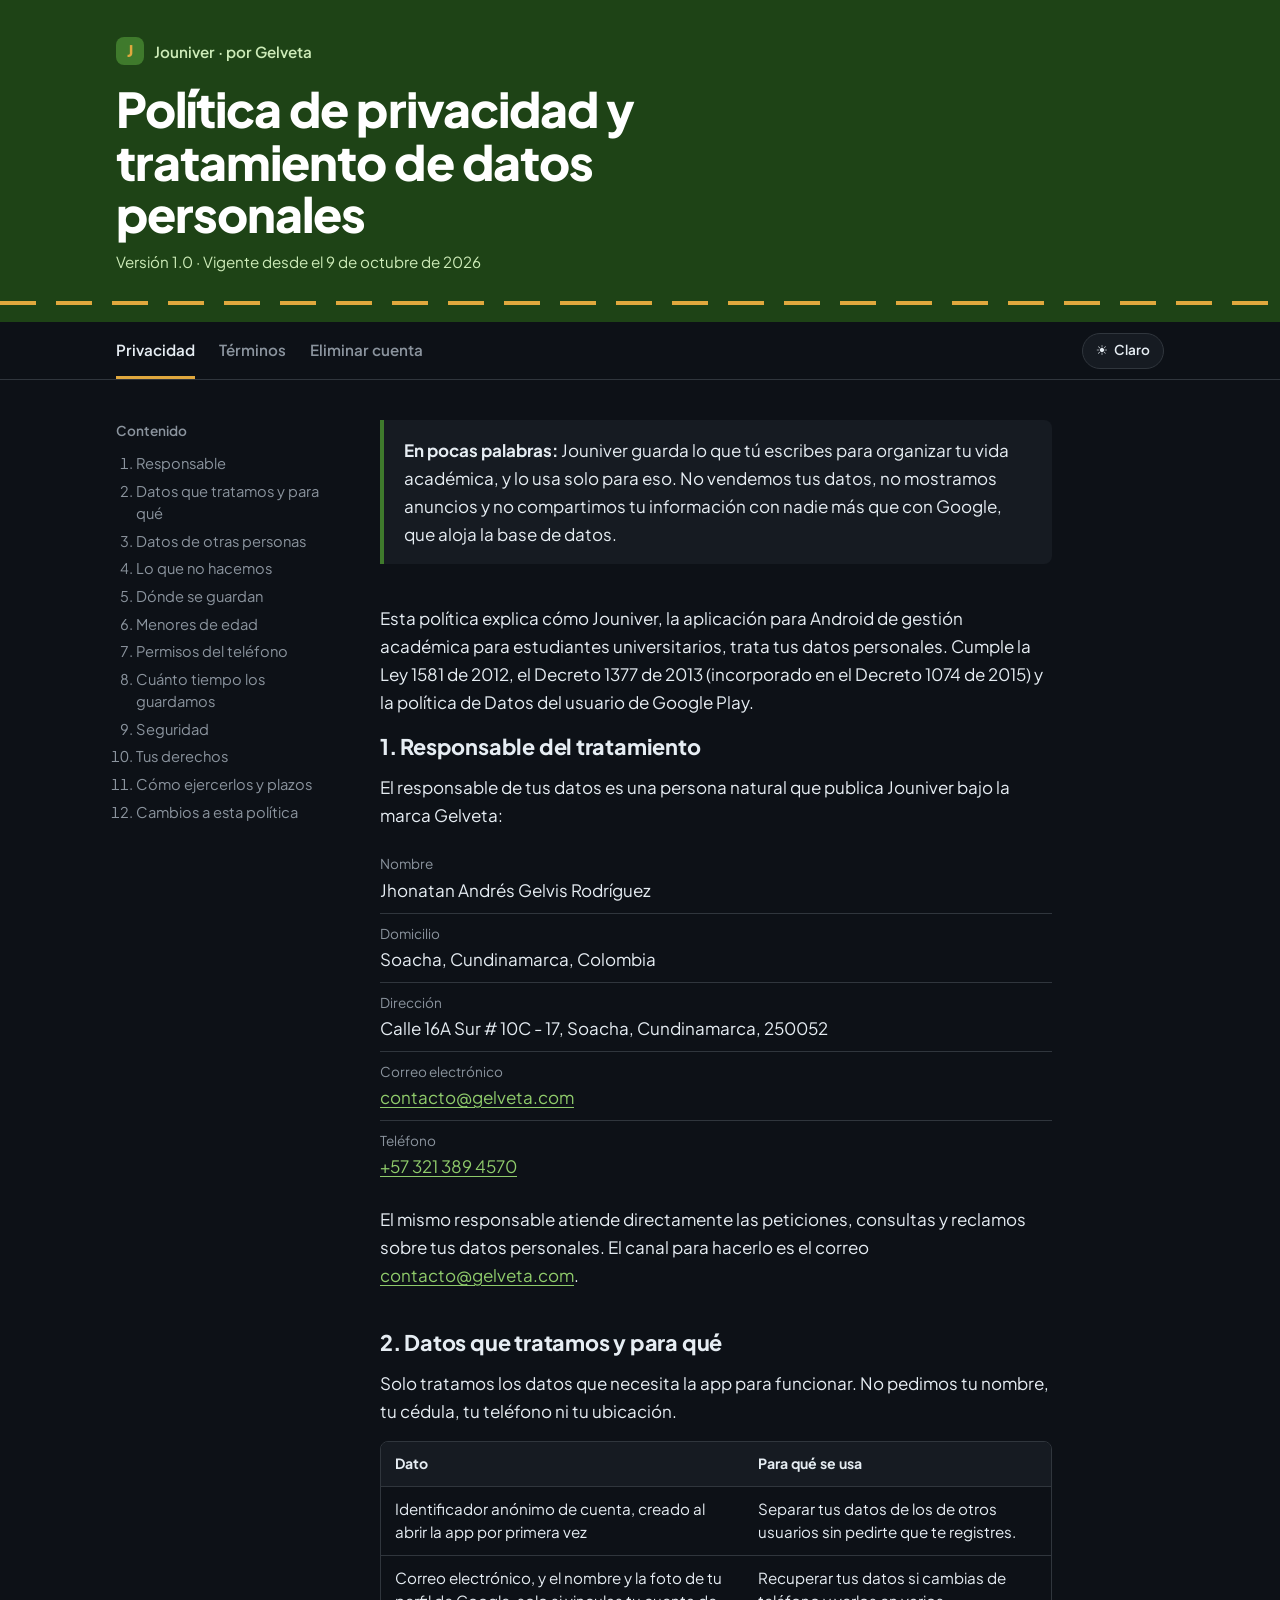
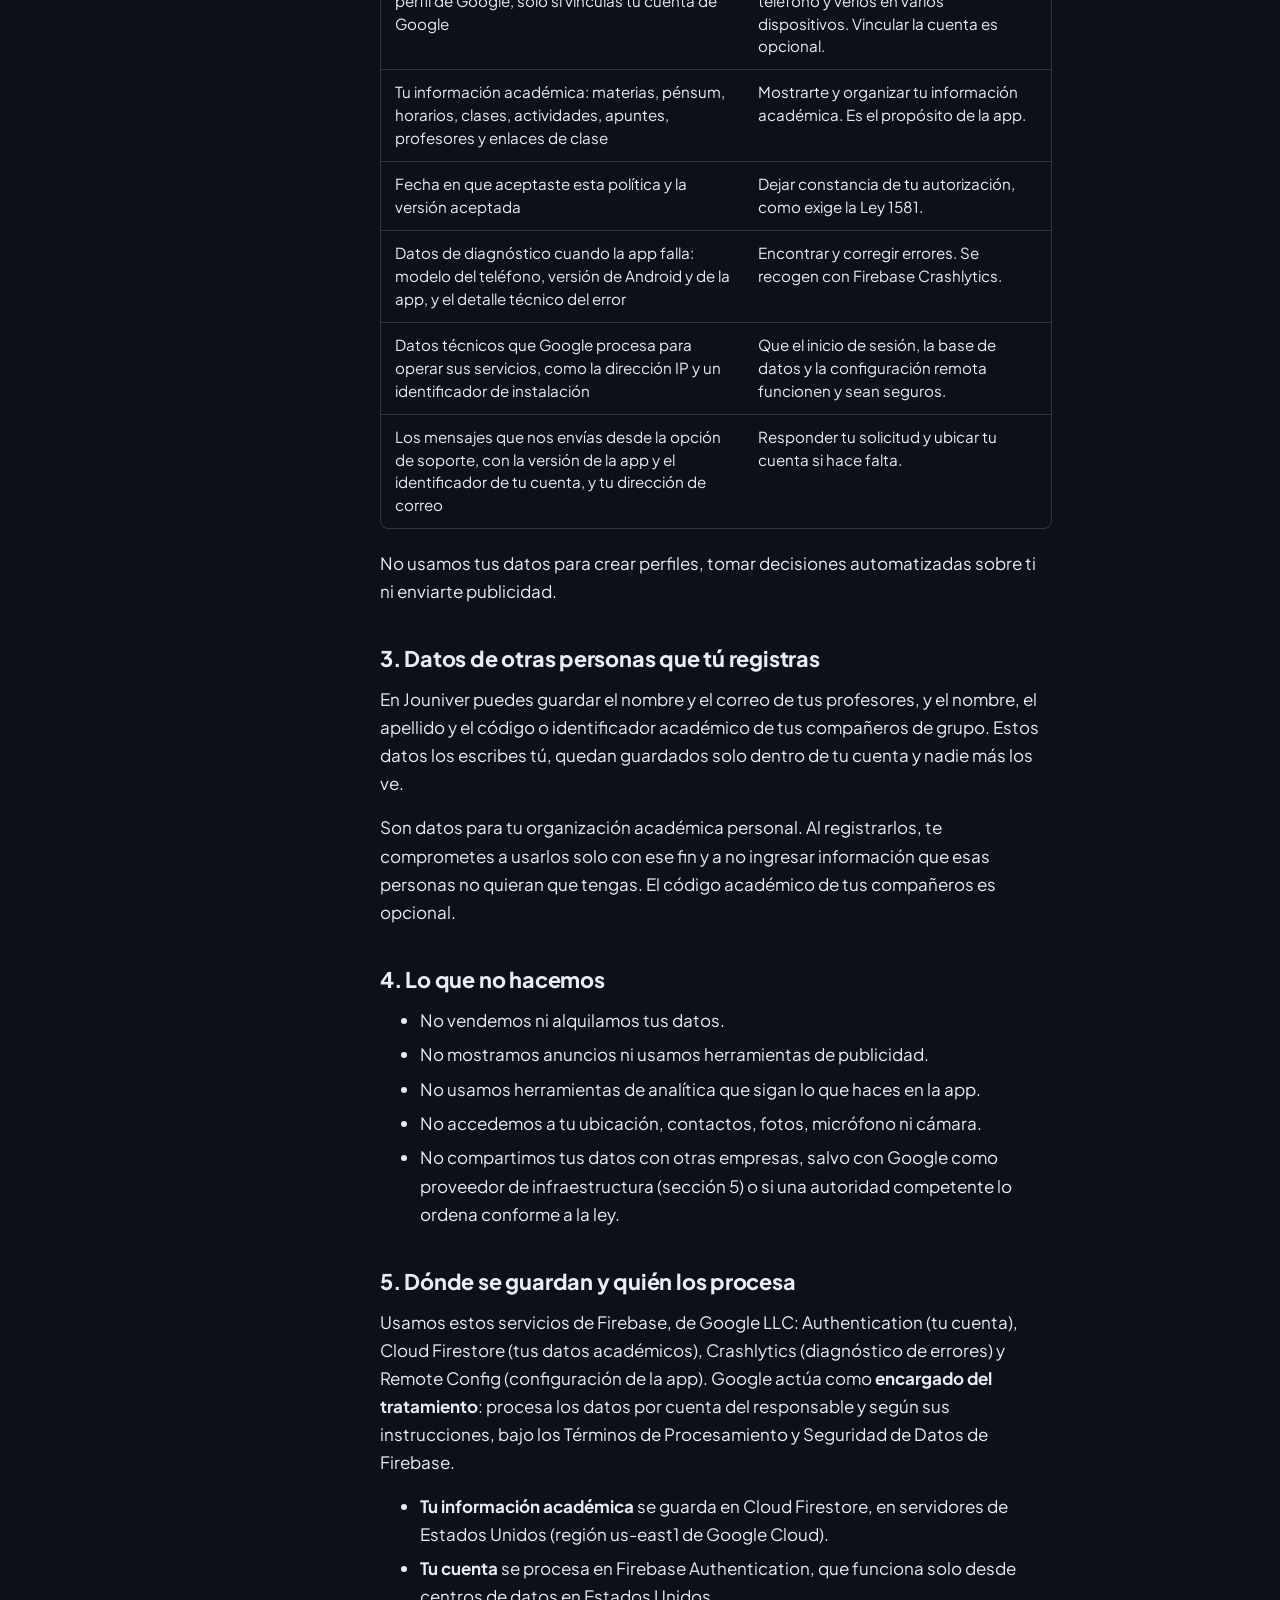
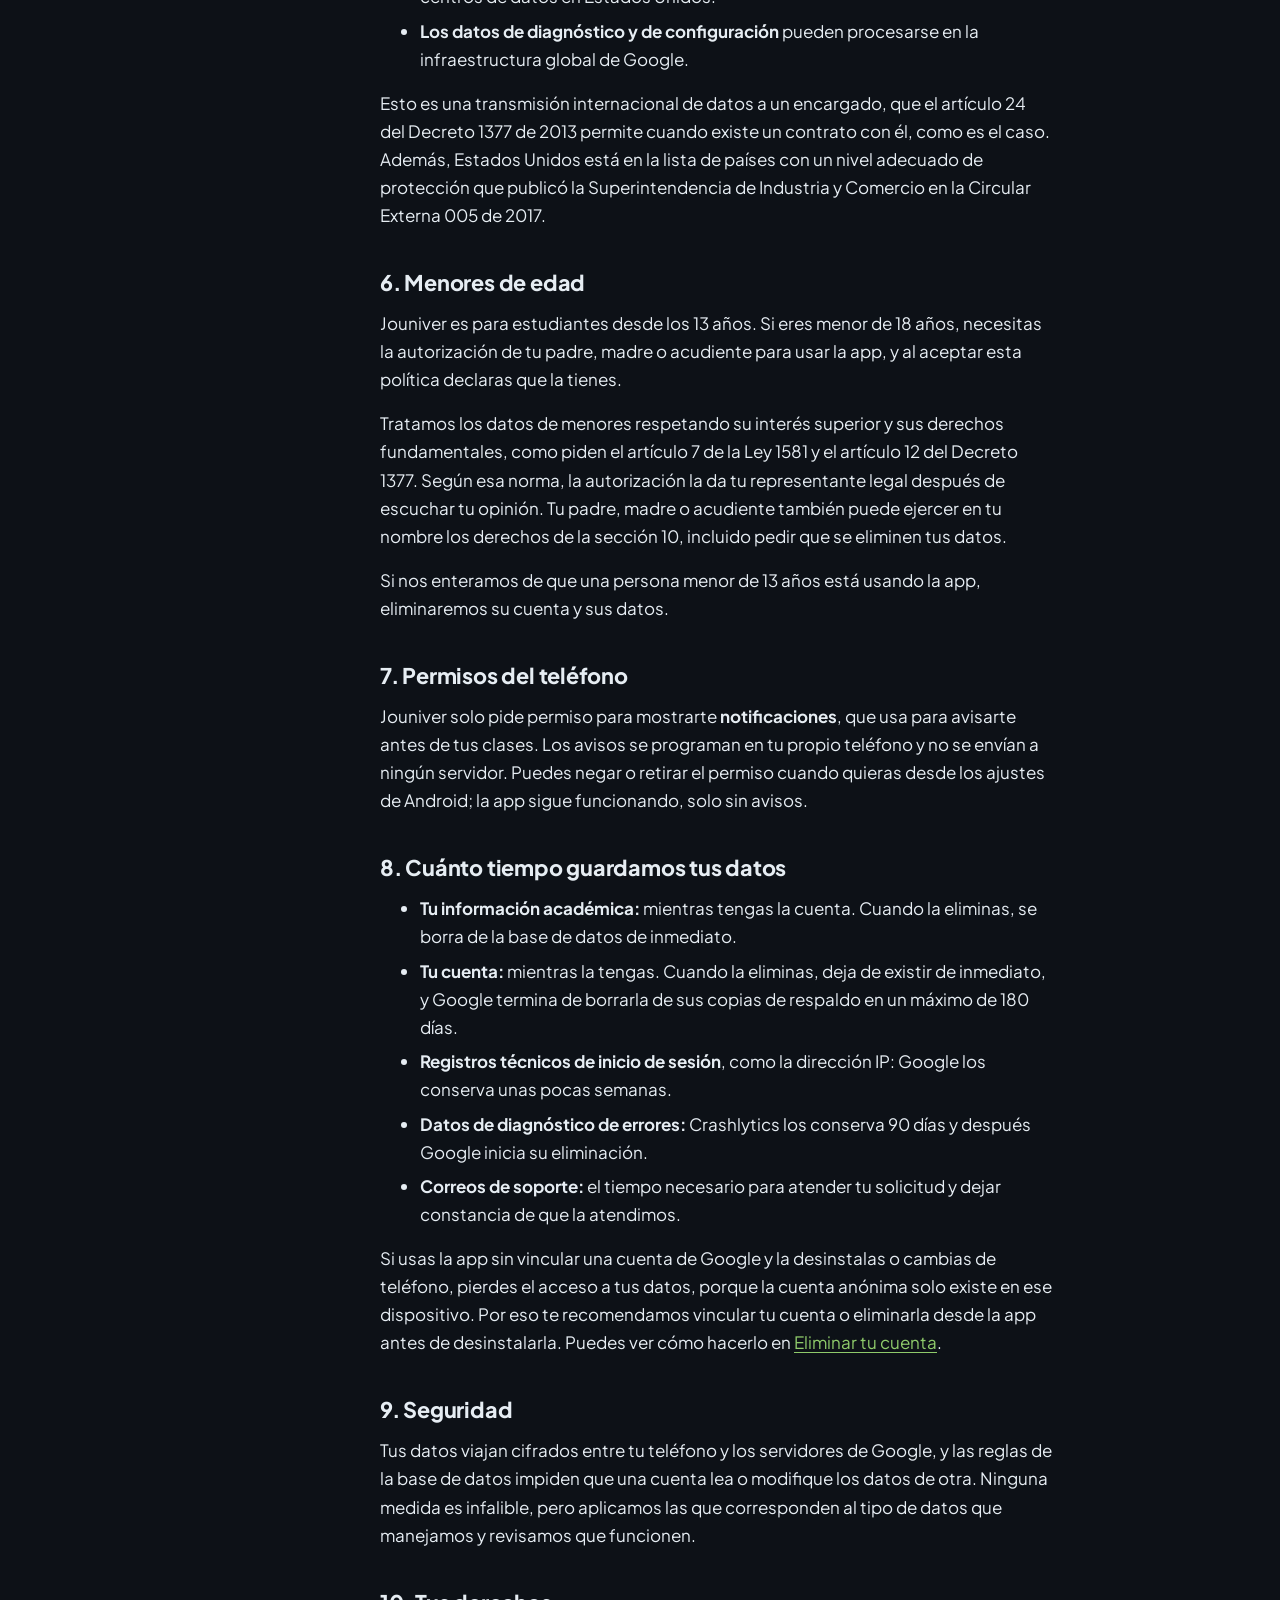
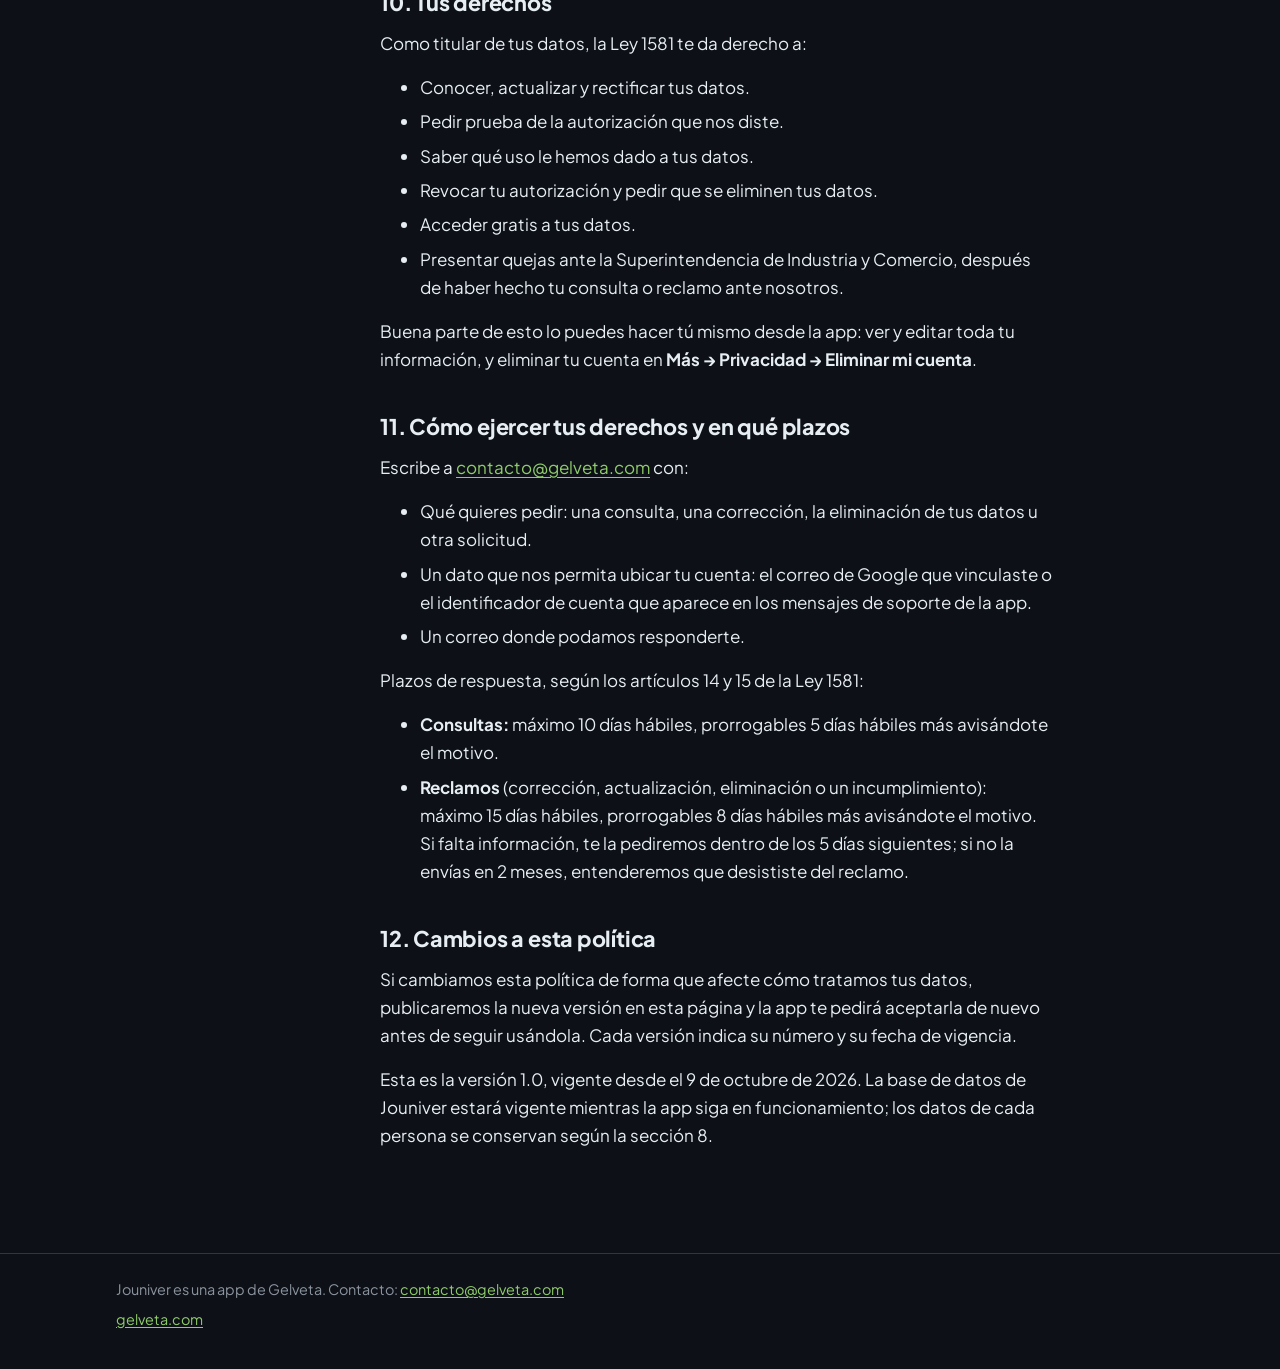
==== commit f4f4f35a: "Modo oscuro v2" ====
--- a/jouniver/privacidad/index.html
+++ b/jouniver/privacidad/index.html
@@ -8,6 +8,9 @@
   <link rel="preconnect" href="https://fonts.googleapis.com">
   <link rel="preconnect" href="https://fonts.gstatic.com" crossorigin>
   <link href="https://fonts.googleapis.com/css2?family=Plus+Jakarta+Sans:wght@400;600;700;800&display=swap" rel="stylesheet">
+  <script>
+    try { if (localStorage.getItem('tema') === 'light') document.documentElement.dataset.theme = 'light'; } catch (e) {}
+  </script>
   <link rel="stylesheet" href="../legal.css">
 </head>
 <body>
@@ -21,11 +24,14 @@
 </header>
 
 <nav class="paginas" aria-label="Documentos legales de Jouniver">
+  <div class="paginas-interior">
   <ul>
     <li><a href="../privacidad/" aria-current="page">Privacidad</a></li>
-    <li><a href="../terminos/">Términos y condiciones</a></li>
-    <li><a href="../eliminar-cuenta/">Eliminar tu cuenta</a></li>
+    <li><a href="../terminos/">Términos</a></li>
+    <li><a href="../eliminar-cuenta/">Eliminar cuenta</a></li>
   </ul>
+    <button class="tema" type="button" id="tema" aria-label="Cambiar entre modo oscuro y claro"></button>
+  </div>
 </nav>
 
 <main class="cuerpo con-indice">
@@ -190,5 +196,21 @@
   </div>
 </footer>
 
+<script>
+  (function () {
+    var root = document.documentElement, boton = document.getElementById('tema');
+    function pintar() {
+      var claro = root.dataset.theme === 'light';
+      boton.innerHTML = claro ? '<span aria-hidden="true">🌙</span><span class="tema-texto">Oscuro</span>' : '<span aria-hidden="true">☀️</span><span class="tema-texto">Claro</span>';
+      boton.setAttribute('aria-pressed', claro ? 'true' : 'false');
+    }
+    boton.addEventListener('click', function () {
+      if (root.dataset.theme === 'light') { delete root.dataset.theme; } else { root.dataset.theme = 'light'; }
+      try { localStorage.setItem('tema', root.dataset.theme === 'light' ? 'light' : 'dark'); } catch (e) {}
+      pintar();
+    });
+    pintar();
+  })();
+</script>
 </body>
 </html>
--- a/jouniver/legal.css
+++ b/jouniver/legal.css
@@ -1,9 +1,26 @@
 /* Páginas legales de Jouniver — gelveta.com/jouniver/
    Colores del tema de Jouniver (claude_tema-jouniver.md). */
 :root {
+  /* Modo oscuro por defecto, con tonos tipo GitHub */
   --forest: #3F7A2C;
+  --forest-deep: #1E4316;
+  --gold: #E0A83E;
+  --gold-text: #E0A83E;
+  --bg: #0D1117;
+  --text: #E6EDF3;
+  --muted: #8B949E;
+  --rule: #30363D;
+  --soft: #161B22;
+  --link: #8FCB6B;
+  --header-text: #FFFFFF;
+  color-scheme: dark;
+  box-sizing: border-box;
+  padding-top: env(safe-area-inset-top, 0px);
+  padding-bottom: env(safe-area-inset-bottom, 0px);
+}
+/* Modo claro, solo si la persona lo elige con el botón */
+:root[data-theme="light"] {
   --forest-deep: #24501A;
-  --gold: #E0A83E;
   --gold-text: #7A5410;
   --bg: #FFFFFF;
   --text: #1C1F1A;
@@ -11,21 +28,7 @@
   --rule: #E3E5DF;
   --soft: #F2F5EF;
   --link: #2F6522;
-  --header-text: #FFFFFF;
-  box-sizing: border-box;
-  padding-top: env(safe-area-inset-top, 0px);
-  padding-bottom: env(safe-area-inset-bottom, 0px);
-}
-@media (prefers-color-scheme: dark) {
-  :root {
-    --bg: #121410;
-    --text: #E3E3DC;
-    --muted: #A5AB9F;
-    --rule: #2C3029;
-    --soft: #1A1D17;
-    --link: #8FCB6B;
-    --gold-text: #E0A83E;
-  }
+  color-scheme: light;
 }
 *, *::before, *::after { box-sizing: inherit; }
 html { scroll-padding-top: 1.5rem; -webkit-text-size-adjust: 100%; }
@@ -74,12 +77,25 @@
 /* Navegación entre las tres páginas */
 .paginas {
   border-bottom: 1px solid var(--rule);
-  overflow-x: auto;
+}
+.paginas-interior {
+  display: flex; align-items: center; gap: 1rem;
+  margin: 0 auto; padding: 0 1.25rem; max-width: 68rem;
 }
 .paginas ul {
   display: flex; gap: 1.5rem; list-style: none;
-  margin: 0 auto; padding: 0 1.25rem; max-width: 68rem;
+  margin: 0; padding: 0; flex: 1; min-width: 0;
+  overflow-x: auto; scrollbar-width: none;
 }
+.paginas ul::-webkit-scrollbar { display: none; }
+.tema {
+  flex: none; display: inline-flex; align-items: center; gap: .4rem;
+  background: var(--soft); color: var(--text);
+  border: 1px solid var(--rule); border-radius: 2rem;
+  padding: .35rem .8rem; font: inherit; font-size: .85rem; font-weight: 600;
+  cursor: pointer;
+}
+.tema:hover { border-color: var(--muted); }
 .paginas a {
   display: block; padding: .9rem 0; white-space: nowrap;
   color: var(--muted); text-decoration: none; font-size: .95rem; font-weight: 600;
@@ -167,3 +183,15 @@
   .app, .vigencia { color: #000; }
   .cuerpo { display: block; padding: 0; }
 }
+
+/* Celular: pestañas compactas y botón de tema solo con ícono */
+@media (max-width: 30rem) {
+  .paginas-interior { gap: .5rem; padding: 0 1rem; }
+  .paginas ul { gap: .9rem; justify-content: space-between; }
+  .paginas a { font-size: .85rem; letter-spacing: -0.01em; }
+  .tema {
+    position: absolute; top: calc(env(safe-area-inset-top, 0px) + 1.9rem); right: 1rem;
+    padding: .4rem .55rem; background: rgba(0,0,0,.25); border-color: rgba(255,255,255,.25); color: #FFFFFF;
+  }
+  .tema-texto { position: absolute; width: 1px; height: 1px; overflow: hidden; clip: rect(0 0 0 0); white-space: nowrap; }
+}
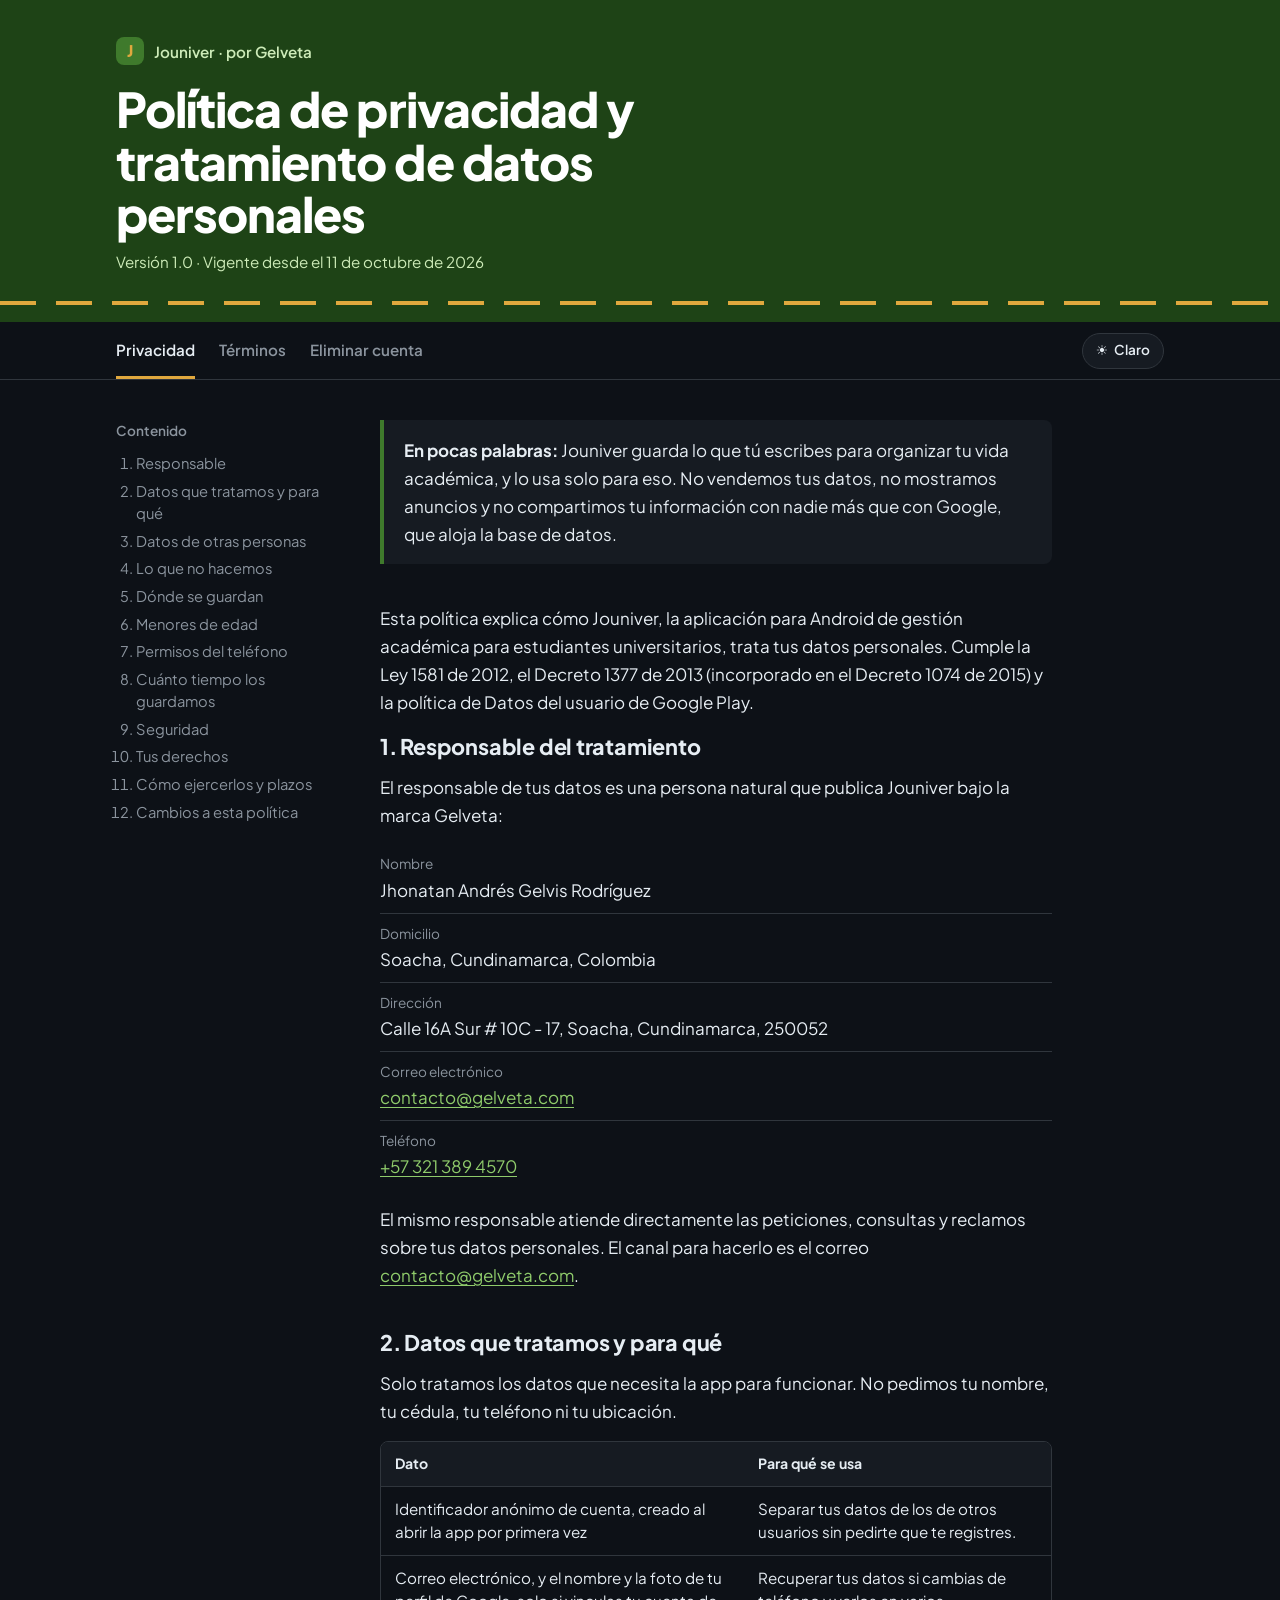
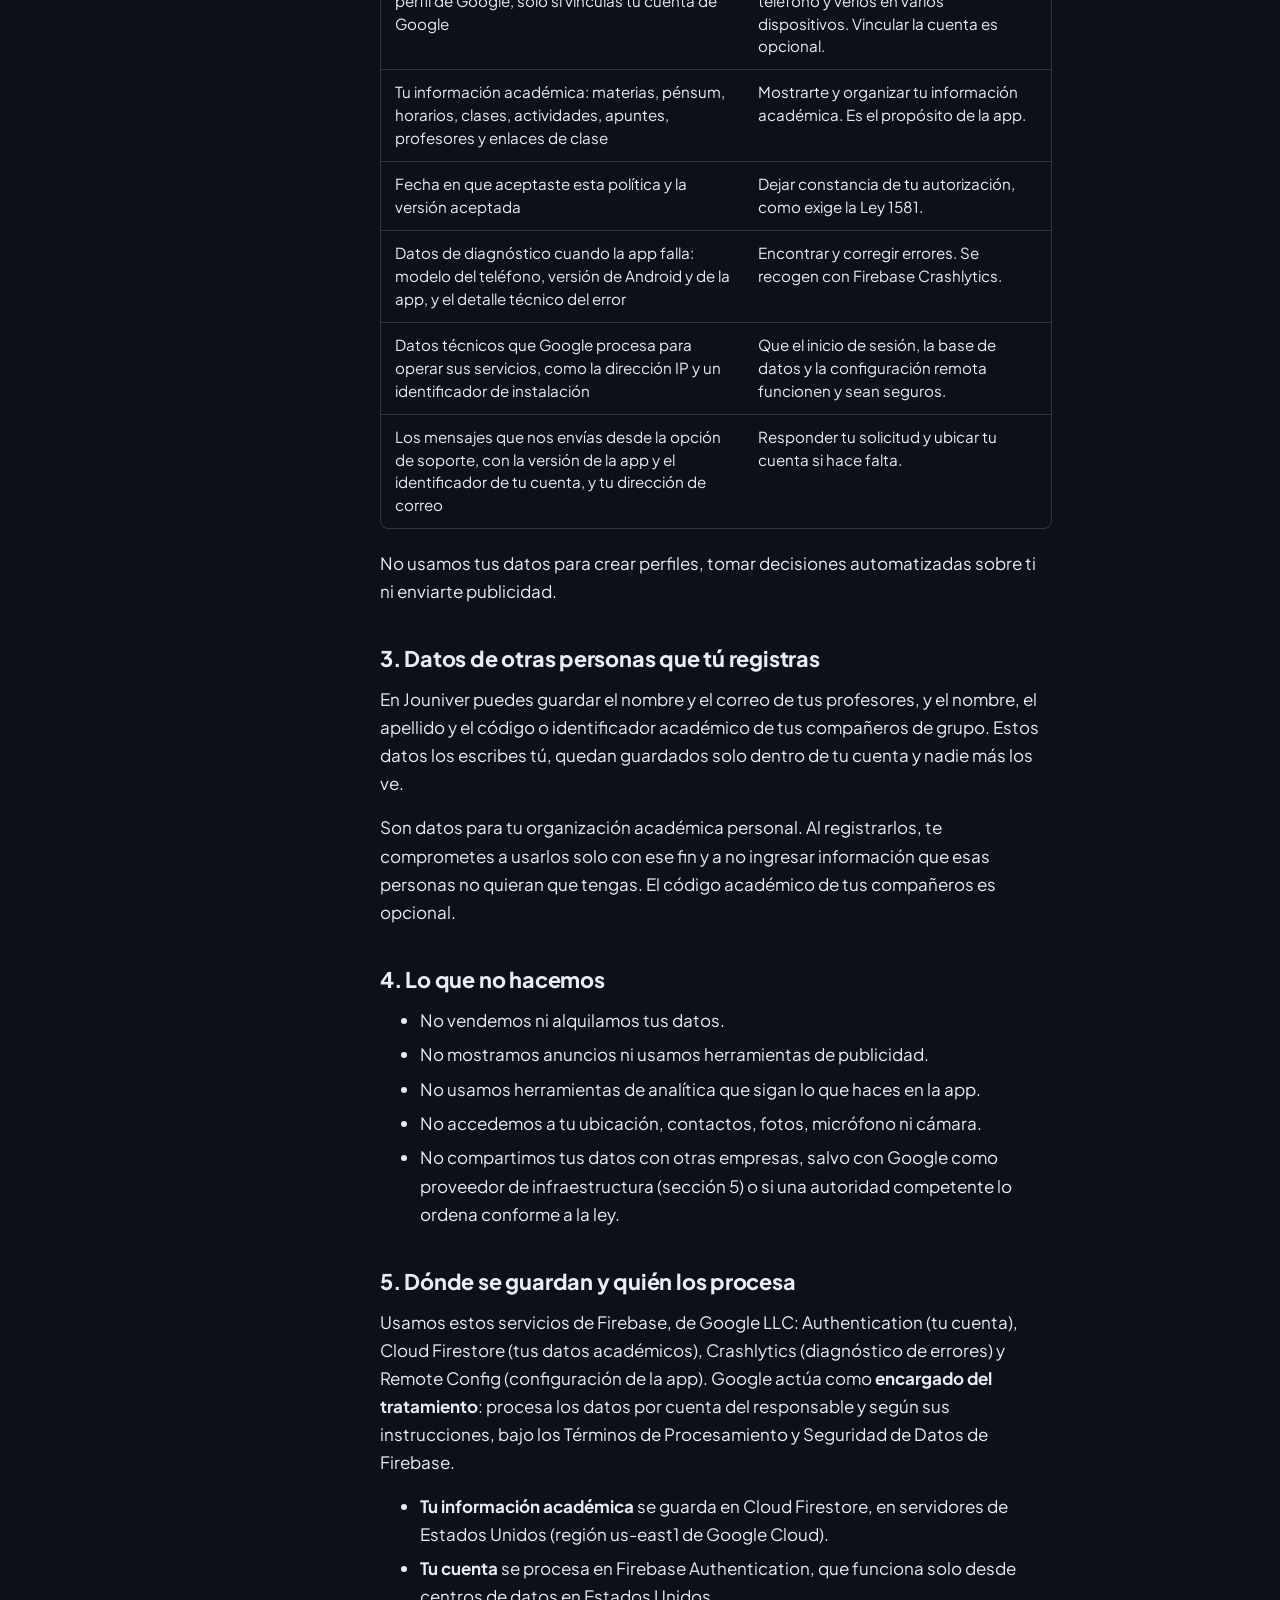
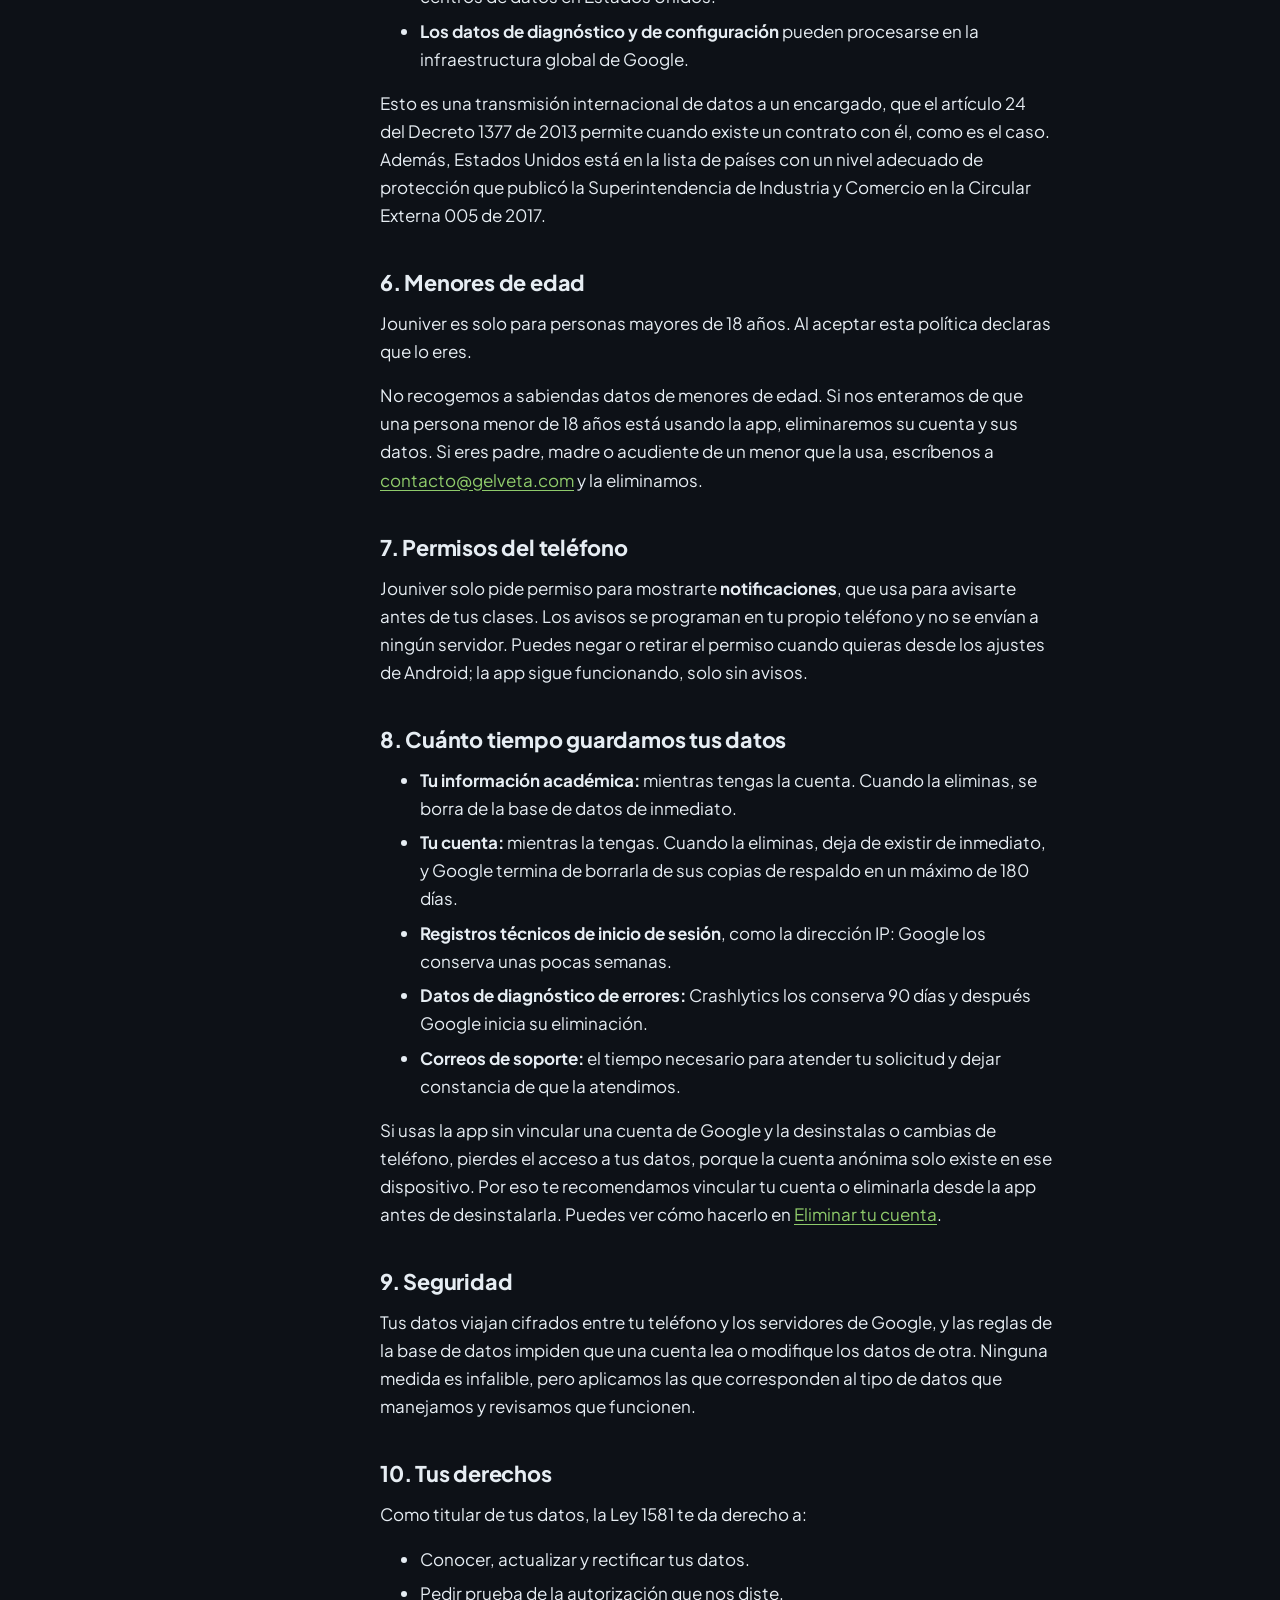
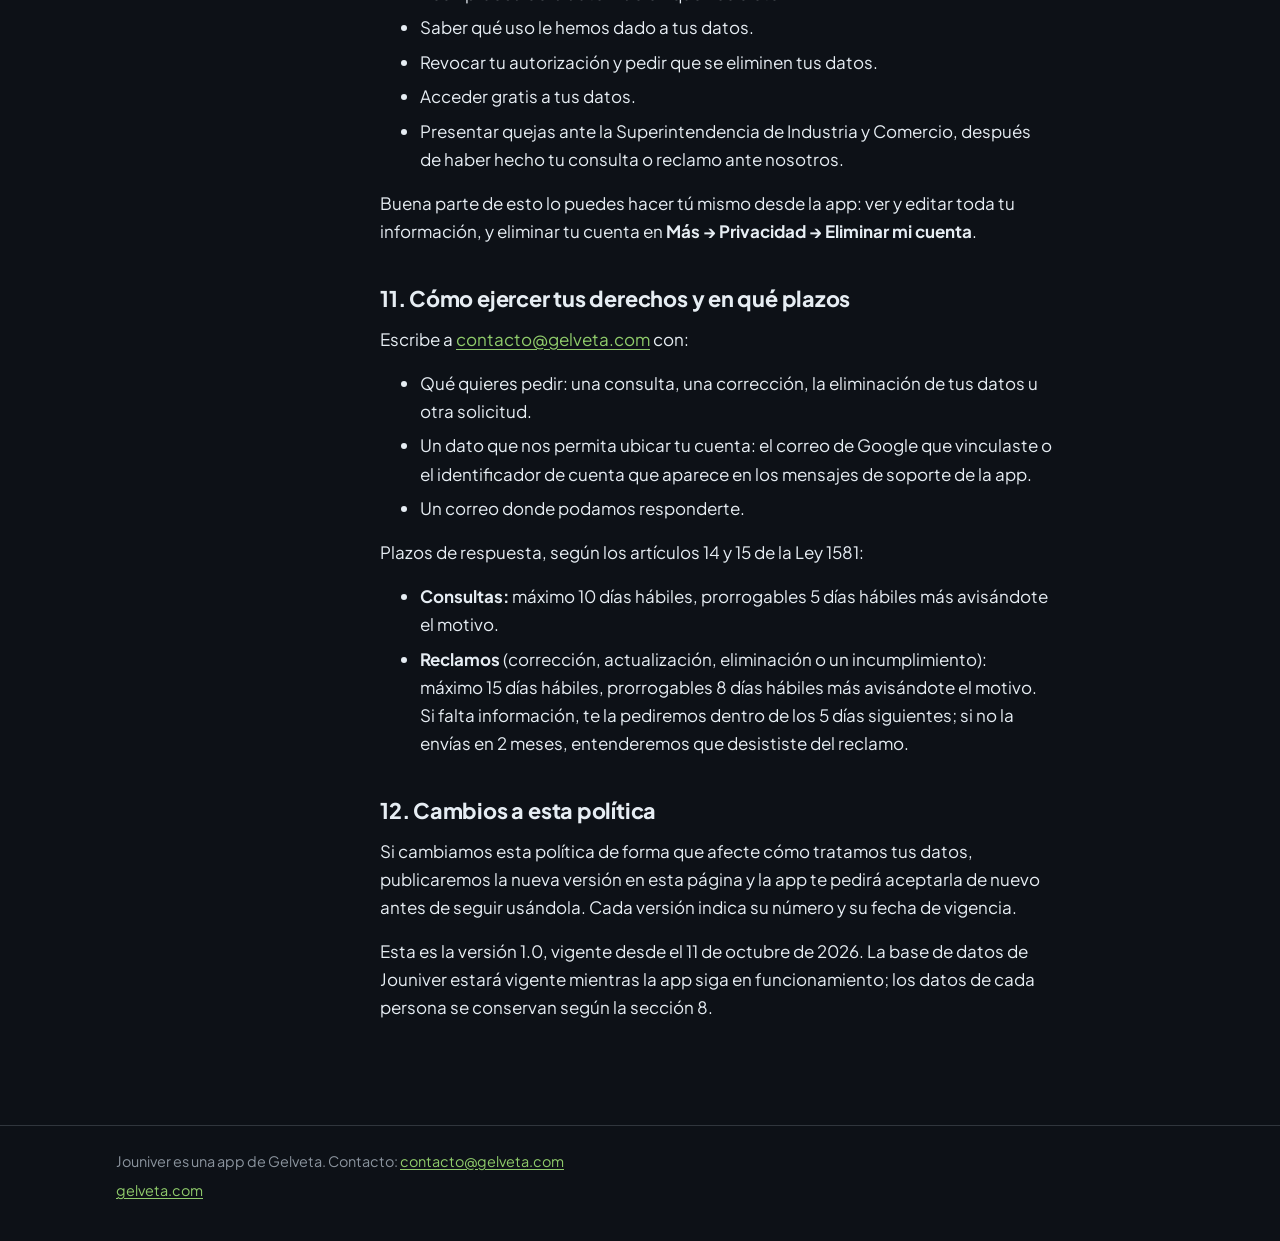
==== commit 4f9ca249: "actualizacion de politicas" ====
--- a/jouniver/privacidad/index.html
+++ b/jouniver/privacidad/index.html
@@ -19,7 +19,7 @@
   <div class="cabecera-interior">
     <a class="app" href="https://gelveta.com"><span class="app-marca" aria-hidden="true">J</span>Jouniver · por Gelveta</a>
     <h1>Política de privacidad y tratamiento de datos personales</h1>
-    <p class="vigencia">Versión 1.0 · Vigente desde el 9 de octubre de 2026</p>
+    <p class="vigencia">Versión 1.0 · Vigente desde el 11 de octubre de 2026</p>
   </div>
 </header>
 
@@ -125,9 +125,8 @@
 
     <section id="menores">
       <h2>6. Menores de edad</h2>
-      <p>Jouniver es para estudiantes desde los 13 años. Si eres menor de 18 años, necesitas la autorización de tu padre, madre o acudiente para usar la app, y al aceptar esta política declaras que la tienes.</p>
-      <p>Tratamos los datos de menores respetando su interés superior y sus derechos fundamentales, como piden el artículo 7 de la Ley 1581 y el artículo 12 del Decreto 1377. Según esa norma, la autorización la da tu representante legal después de escuchar tu opinión. Tu padre, madre o acudiente también puede ejercer en tu nombre los derechos de la sección 10, incluido pedir que se eliminen tus datos.</p>
-      <p>Si nos enteramos de que una persona menor de 13 años está usando la app, eliminaremos su cuenta y sus datos.</p>
+      <p>Jouniver es solo para personas mayores de 18 años. Al aceptar esta política declaras que lo eres.</p>
+      <p>No recogemos a sabiendas datos de menores de edad. Si nos enteramos de que una persona menor de 18 años está usando la app, eliminaremos su cuenta y sus datos. Si eres padre, madre o acudiente de un menor que la usa, escríbenos a <a href="mailto:contacto@gelveta.com">contacto@gelveta.com</a> y la eliminamos.</p>
     </section>
 
     <section id="permisos">
@@ -184,7 +183,7 @@
     <section id="cambios">
       <h2>12. Cambios a esta política</h2>
       <p>Si cambiamos esta política de forma que afecte cómo tratamos tus datos, publicaremos la nueva versión en esta página y la app te pedirá aceptarla de nuevo antes de seguir usándola. Cada versión indica su número y su fecha de vigencia.</p>
-      <p>Esta es la versión 1.0, vigente desde el 9 de octubre de 2026. La base de datos de Jouniver estará vigente mientras la app siga en funcionamiento; los datos de cada persona se conservan según la sección 8.</p>
+      <p>Esta es la versión 1.0, vigente desde el 11 de octubre de 2026. La base de datos de Jouniver estará vigente mientras la app siga en funcionamiento; los datos de cada persona se conservan según la sección 8.</p>
     </section>
   </article>
 </main>
